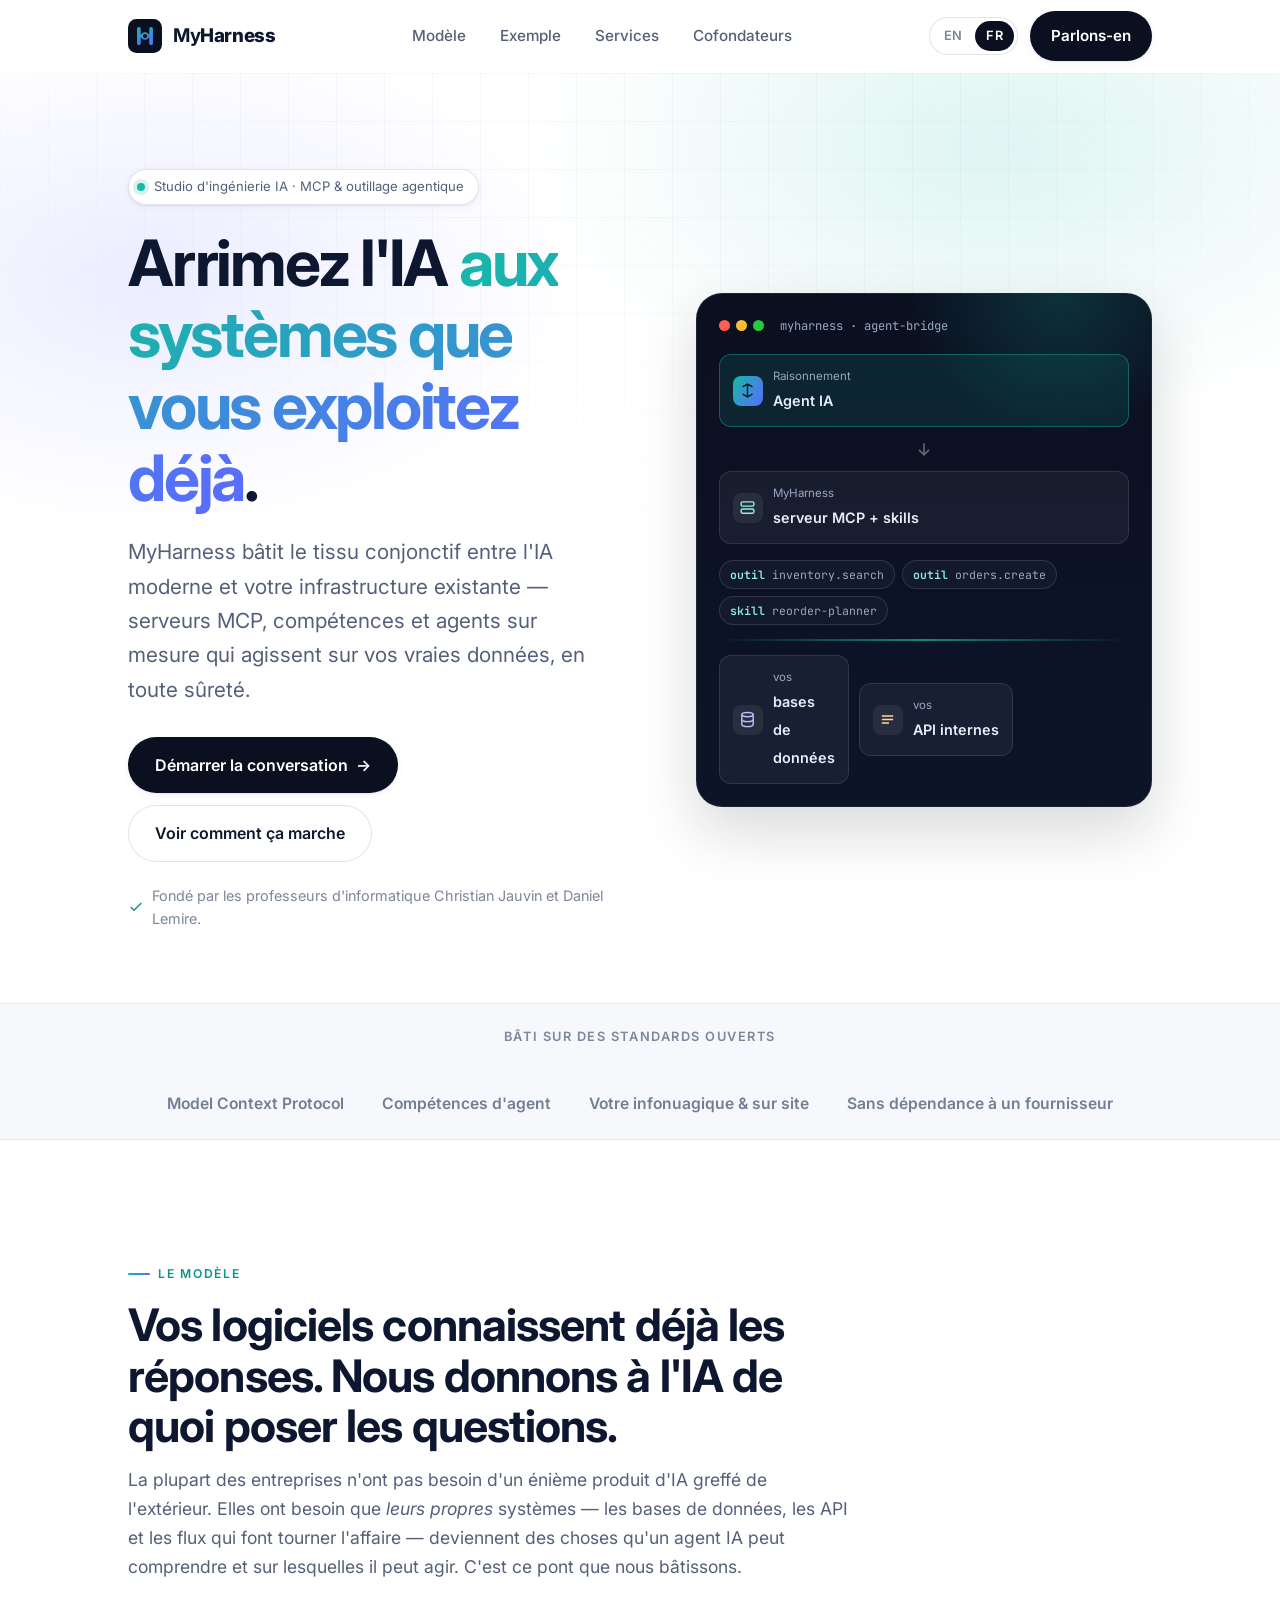
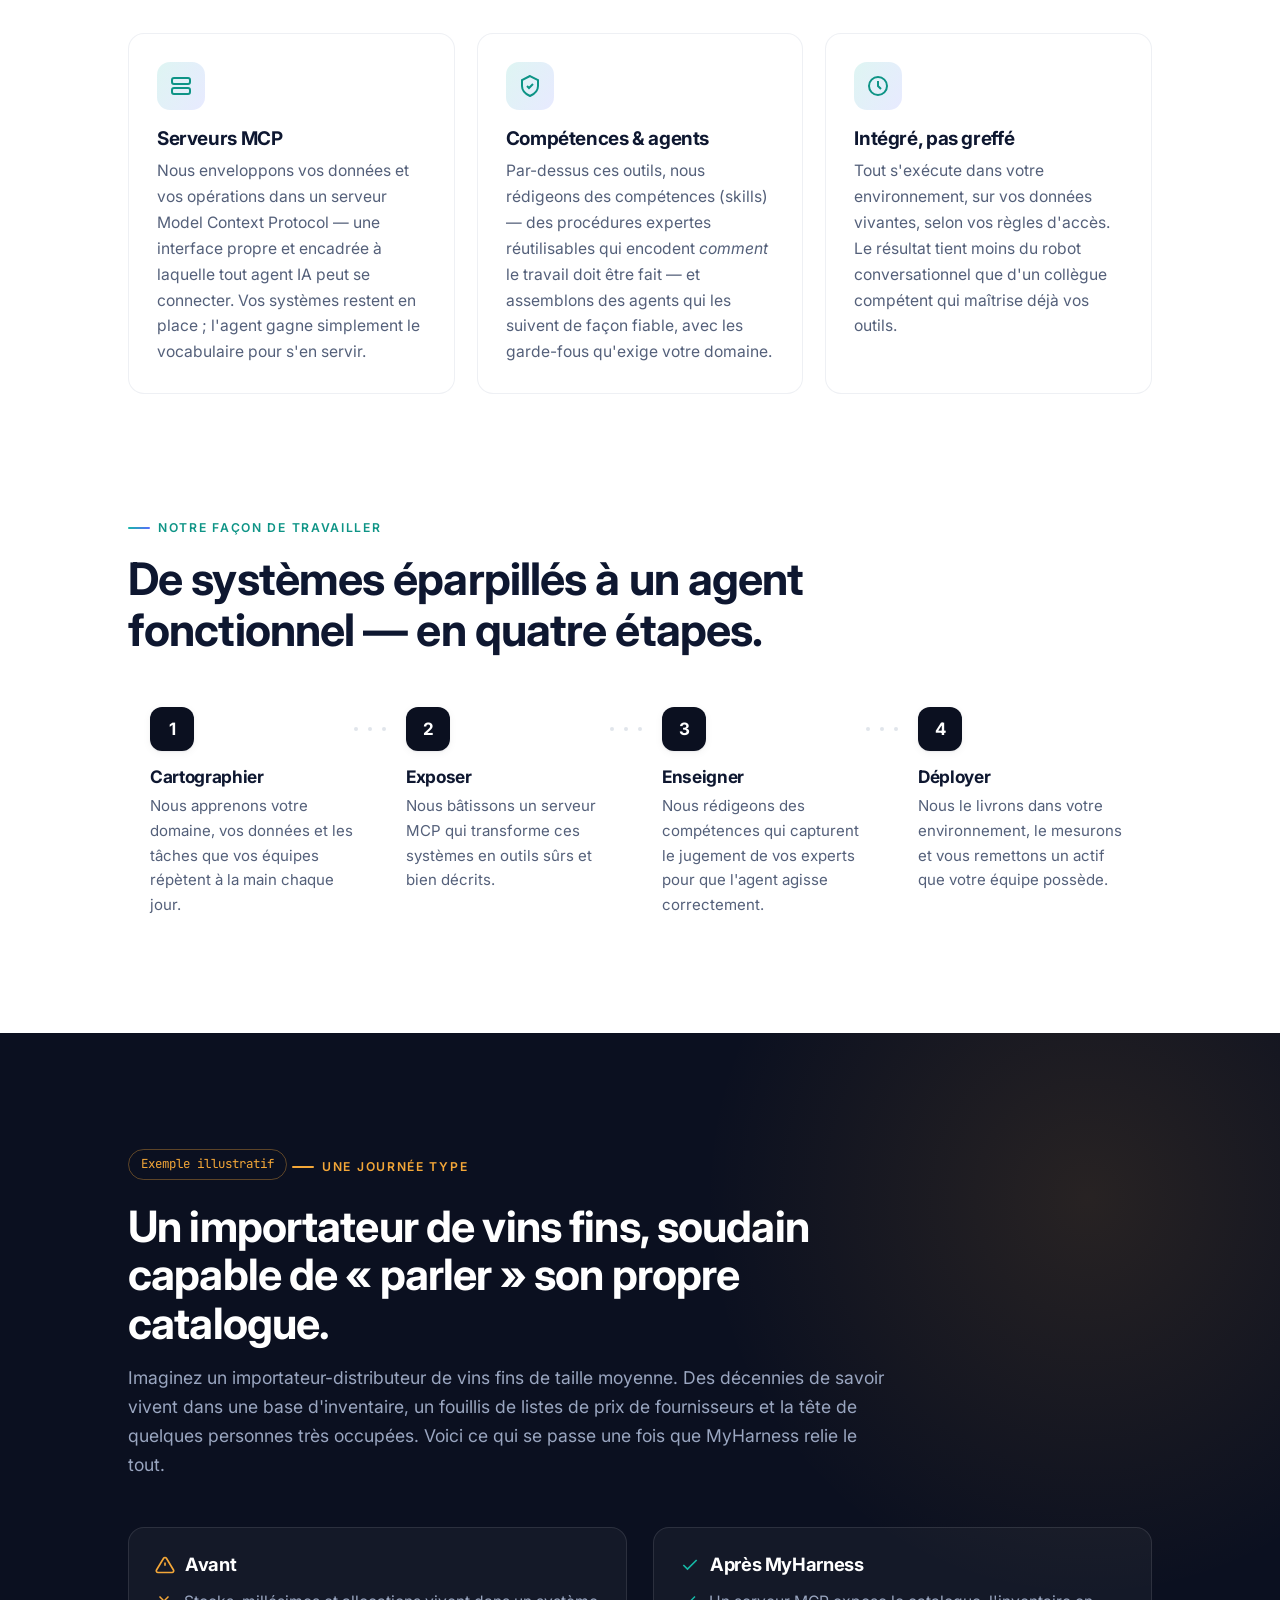
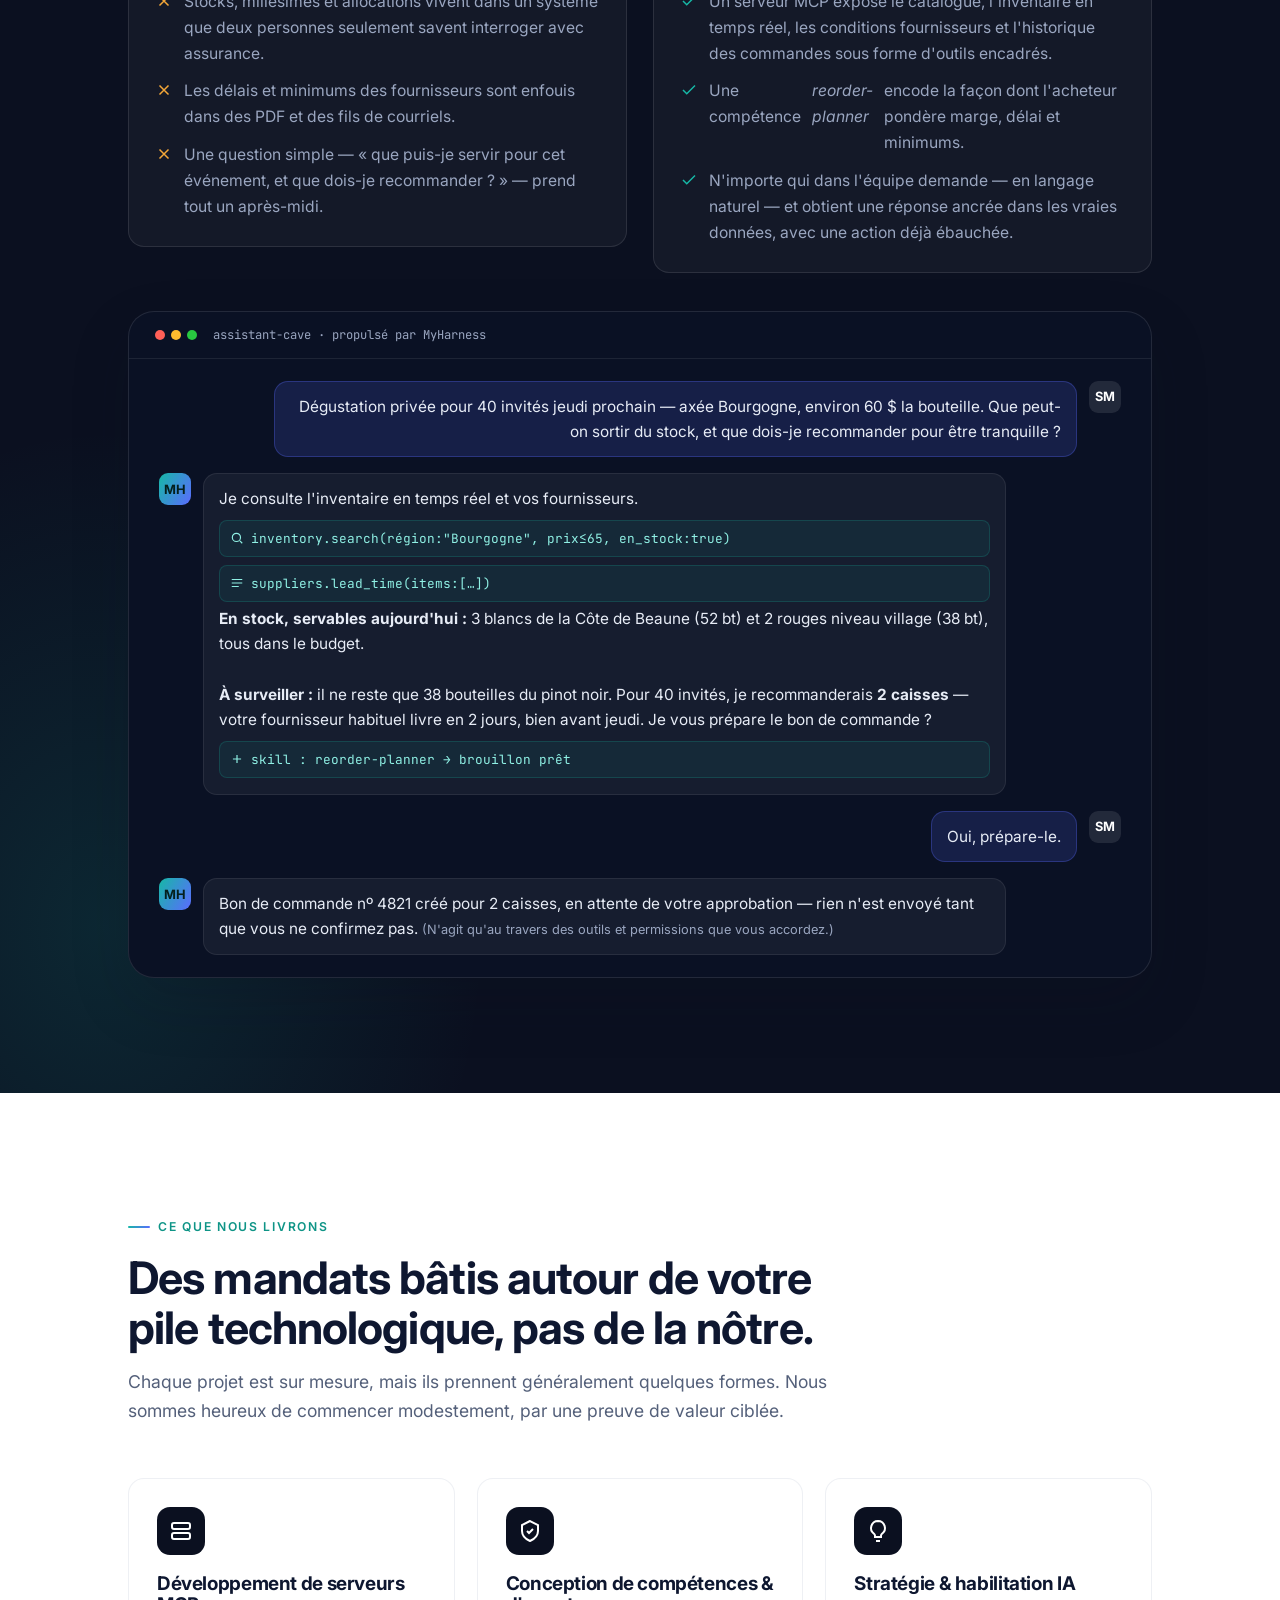
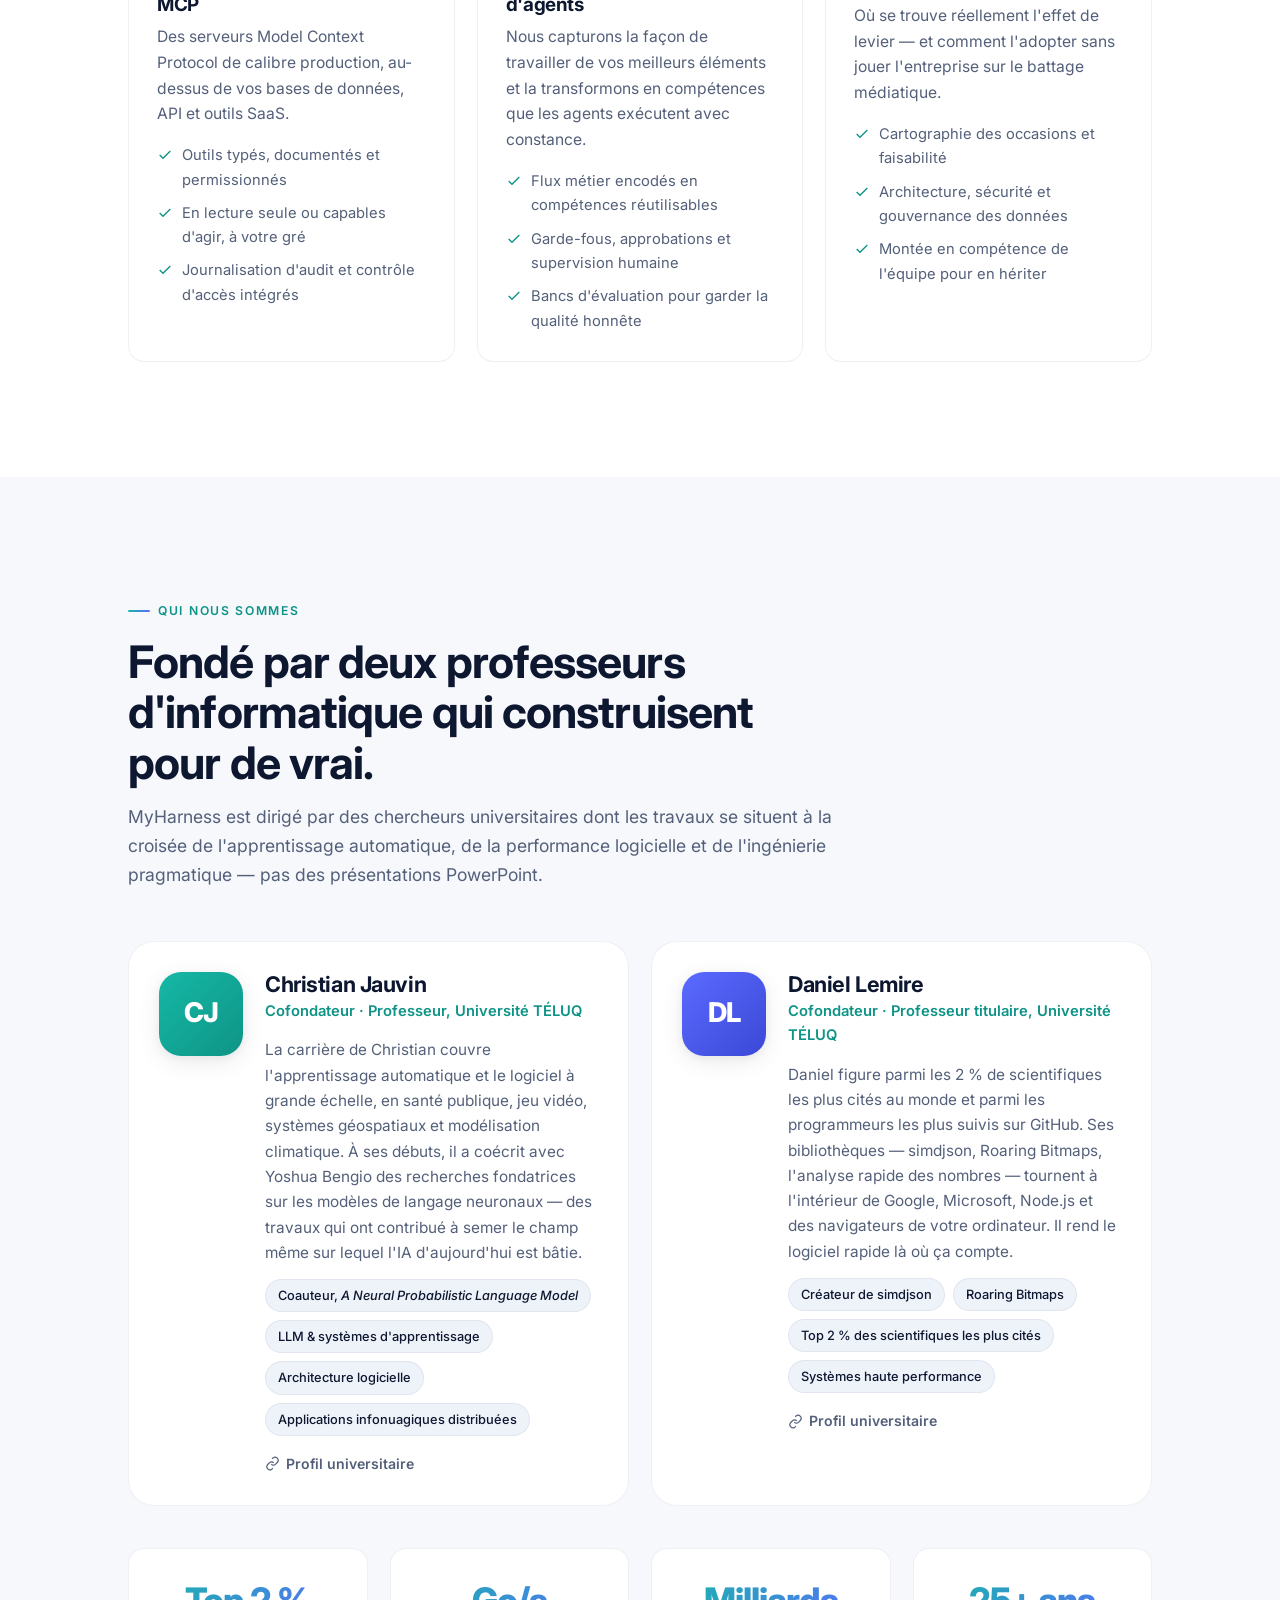
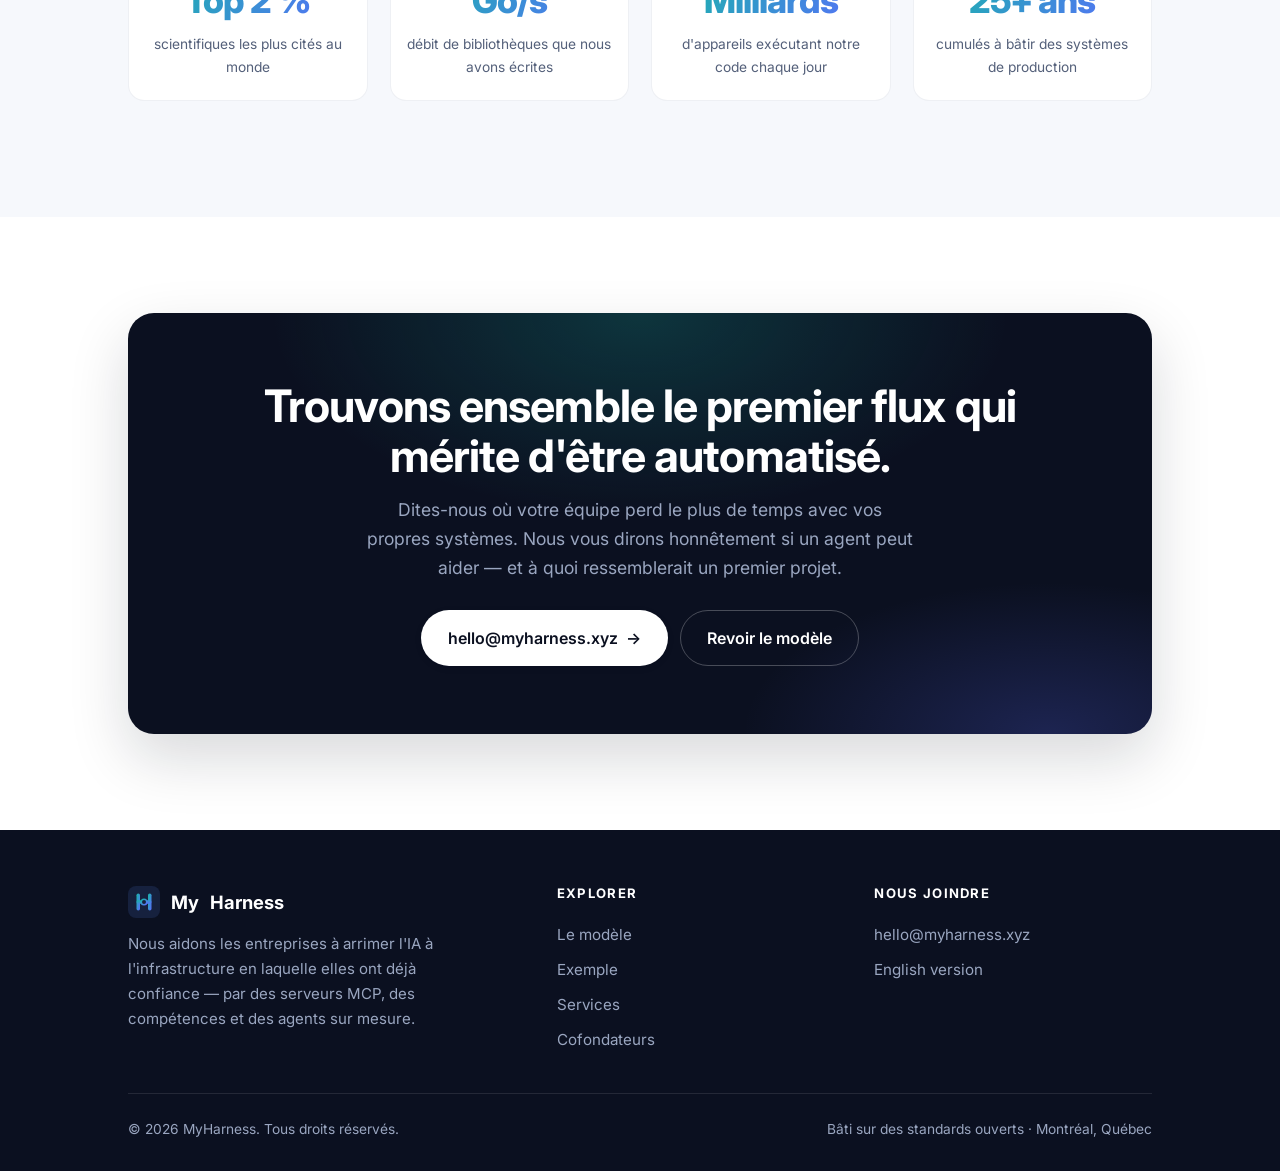
==== fr.html @ c9930033 "Initial commit: MyHarness bilingual static site Static EN/FR marketing site for MyHarness — an AI en" ====
<!DOCTYPE html>
<html lang="fr">
<head>
  <meta charset="UTF-8" />
  <meta name="viewport" content="width=device-width, initial-scale=1.0" />
  <title>MyHarness — Arrimez l'IA à votre propre infrastructure</title>
  <meta name="description" content="MyHarness aide les entreprises à mettre l'IA au travail au cœur de leurs systèmes existants. Nous concevons l'outillage agentique — serveurs MCP, compétences (skills) et agents sur mesure — qui relie les modèles de langage aux logiciels que vous exploitez déjà." />
  <meta name="author" content="MyHarness" />
  <link rel="canonical" href="https://myharness.xyz/fr.html" />
  <meta property="og:type" content="website" />
  <meta property="og:title" content="MyHarness — Arrimez l'IA à votre propre infrastructure" />
  <meta property="og:description" content="L'outillage agentique — serveurs MCP, compétences et agents sur mesure — qui relie l'IA aux systèmes que vous exploitez déjà." />
  <meta property="og:locale" content="fr" />
  <meta property="og:locale:alternate" content="en" />
  <link rel="alternate" hreflang="fr" href="https://myharness.xyz/fr.html" />
  <link rel="alternate" hreflang="en" href="https://myharness.xyz/" />
  <link rel="icon" href="data:image/svg+xml,%3Csvg xmlns='http://www.w3.org/2000/svg' viewBox='0 0 64 64'%3E%3Cdefs%3E%3ClinearGradient id='g' x1='0' y1='0' x2='1' y2='1'%3E%3Cstop offset='0' stop-color='%2316b8a6'/%3E%3Cstop offset='1' stop-color='%235b6bff'/%3E%3C/linearGradient%3E%3C/defs%3E%3Crect width='64' height='64' rx='16' fill='%230b1020'/%3E%3Crect x='17' y='15' width='7' height='34' rx='3.5' fill='url(%23g)'/%3E%3Crect x='40' y='15' width='7' height='34' rx='3.5' fill='url(%23g)'/%3E%3Crect x='17' y='28.5' width='30' height='7' rx='3.5' fill='url(%23g)'/%3E%3Ccircle cx='32' cy='32' r='5.5' fill='%230b1020' stroke='url(%23g)' stroke-width='3'/%3E%3C/svg%3E" />
  <link rel="preconnect" href="https://fonts.googleapis.com" />
  <link rel="preconnect" href="https://fonts.gstatic.com" crossorigin />
  <link href="https://fonts.googleapis.com/css2?family=Inter:wght@400;500;600;700;800&family=JetBrains+Mono:wght@400;500&display=swap" rel="stylesheet" />
  <link rel="stylesheet" href="assets/css/style.css" />
</head>
<body>

  <!-- ============ EN-TÊTE ============ -->
  <header class="site-header">
    <div class="container nav">
      <a href="#top" class="brand" aria-label="Accueil MyHarness">
        <svg class="logo" viewBox="0 0 64 64" aria-hidden="true">
          <defs><linearGradient id="lg" x1="0" y1="0" x2="1" y2="1"><stop offset="0" stop-color="#16b8a6"/><stop offset="1" stop-color="#5b6bff"/></linearGradient></defs>
          <rect width="64" height="64" rx="16" fill="#0b1020"/>
          <rect x="17" y="15" width="7" height="34" rx="3.5" fill="url(#lg)"/>
          <rect x="40" y="15" width="7" height="34" rx="3.5" fill="url(#lg)"/>
          <rect x="17" y="28.5" width="30" height="7" rx="3.5" fill="url(#lg)"/>
          <circle cx="32" cy="32" r="5.5" fill="#0b1020" stroke="url(#lg)" stroke-width="3"/>
        </svg>
        <span style="color:var(--text)">My<b>Harness</b></span>
      </a>

      <nav class="nav-links" aria-label="Principale">
        <a href="#model">Modèle</a>
        <a href="#example">Exemple</a>
        <a href="#services">Services</a>
        <a href="#founders">Cofondateurs</a>
      </nav>

      <div class="nav-right">
        <div class="lang" role="group" aria-label="Langue">
          <a href="index.html">EN</a>
          <a href="fr.html" class="active" aria-current="page">FR</a>
        </div>
        <a href="#contact" class="btn btn-primary">Parlons-en</a>
        <button class="nav-toggle" aria-label="Ouvrir le menu" aria-expanded="false">
          <svg viewBox="0 0 24 24" fill="none" stroke="currentColor" stroke-width="2" stroke-linecap="round"><path d="M3 6h18M3 12h18M3 18h18"/></svg>
        </button>
      </div>
    </div>
  </header>

  <div class="mobile-menu">
    <a href="#model">Modèle</a>
    <a href="#example">Exemple</a>
    <a href="#services">Services</a>
    <a href="#founders">Cofondateurs</a>
    <a href="#contact" class="btn btn-primary">Parlons-en</a>
  </div>

  <main id="top">

    <!-- ============ HÉRO ============ -->
    <section class="hero">
      <div class="hero-bg"></div>
      <div class="hero-grid"></div>
      <div class="container hero-inner">
        <div class="hero-copy reveal">
          <span class="badge"><span class="dot"></span> Studio d'ingénierie IA · MCP &amp; outillage agentique</span>
          <h1>Arrimez l'IA <span class="text-grad">aux systèmes que vous exploitez déjà</span>.</h1>
          <p class="hero-lede">MyHarness bâtit le tissu conjonctif entre l'IA moderne et votre infrastructure existante — serveurs MCP, compétences et agents sur mesure qui agissent sur vos vraies données, en toute sûreté.</p>
          <div class="hero-cta">
            <a href="#contact" class="btn btn-primary btn-lg">Démarrer la conversation <span class="arr">→</span></a>
            <a href="#model" class="btn btn-ghost btn-lg">Voir comment ça marche</a>
          </div>
          <p class="hero-note">
            <svg viewBox="0 0 24 24" fill="none" stroke="currentColor" stroke-width="2"><path d="M20 6 9 17l-5-5"/></svg>
            Fondé par les professeurs d'informatique Christian Jauvin et Daniel Lemire.
          </p>
        </div>

        <!-- visuel de câblage -->
        <div class="hero-visual reveal">
          <div class="wire-card">
            <div class="wc-head">
              <span class="wc-dots"><i></i><i></i><i></i></span>
              <span class="wc-title">myharness · agent-bridge</span>
            </div>
            <div class="flow">
              <div class="node accent">
                <span class="ic"><svg viewBox="0 0 24 24" fill="none" stroke="currentColor" stroke-width="2"><path d="M12 3v18M5 7l7-4 7 4M5 17l7 4 7-4"/></svg></span>
                <div><small>Raisonnement</small><strong>Agent IA</strong></div>
              </div>
              <div class="connector"><svg viewBox="0 0 24 24" fill="none" stroke="currentColor" stroke-width="2"><path d="M12 5v14M6 13l6 6 6-6"/></svg></div>
              <div class="node teal">
                <span class="ic"><svg viewBox="0 0 24 24" fill="none" stroke="currentColor" stroke-width="2"><rect x="3" y="4" width="18" height="6" rx="2"/><rect x="3" y="14" width="18" height="6" rx="2"/></svg></span>
                <div><small>MyHarness</small><strong>serveur MCP + skills</strong></div>
              </div>
              <div class="tool-chips">
                <span class="chip"><b>outil</b> inventory.search</span>
                <span class="chip"><b>outil</b> orders.create</span>
                <span class="chip"><b>skill</b> reorder-planner</span>
              </div>
              <div class="pulse-line"></div>
              <div class="flow-row">
                <div class="node indigo">
                  <span class="ic"><svg viewBox="0 0 24 24" fill="none" stroke="currentColor" stroke-width="2"><ellipse cx="12" cy="5" rx="8" ry="3"/><path d="M4 5v14c0 1.7 3.6 3 8 3s8-1.3 8-3V5"/><path d="M4 12c0 1.7 3.6 3 8 3s8-1.3 8-3"/></svg></span>
                  <div><small>vos</small><strong>bases de données</strong></div>
                </div>
                <div class="node amber">
                  <span class="ic"><svg viewBox="0 0 24 24" fill="none" stroke="currentColor" stroke-width="2"><path d="M4 7h16M4 12h16M4 17h10"/></svg></span>
                  <div><small>vos</small><strong>API internes</strong></div>
                </div>
              </div>
            </div>
          </div>
        </div>
      </div>
    </section>

    <!-- ============ BANDEAU DE CONFIANCE ============ -->
    <div class="trust">
      <div class="container">
        <p>Bâti sur des standards ouverts</p>
        <div class="stack">
          <span>Model Context Protocol</span>
          <span>Compétences d'agent</span>
          <span>Votre infonuagique &amp; sur site</span>
          <span>Sans dépendance à un fournisseur</span>
        </div>
      </div>
    </div>

    <!-- ============ MISSION / MODÈLE ============ -->
    <section class="section" id="model">
      <div class="container">
        <div class="section-head reveal">
          <span class="eyebrow">Le modèle</span>
          <h2>Vos logiciels connaissent déjà les réponses. Nous donnons à l'IA de quoi poser les questions.</h2>
          <p>La plupart des entreprises n'ont pas besoin d'un énième produit d'IA greffé de l'extérieur. Elles ont besoin que <em>leurs propres</em> systèmes — les bases de données, les API et les flux qui font tourner l'affaire — deviennent des choses qu'un agent IA peut comprendre et sur lesquelles il peut agir. C'est ce pont que nous bâtissons.</p>
        </div>

        <div class="grid grid-3">
          <div class="card reveal">
            <div class="ic-badge"><svg viewBox="0 0 24 24" fill="none" stroke="currentColor" stroke-width="2"><rect x="3" y="4" width="18" height="6" rx="2"/><rect x="3" y="14" width="18" height="6" rx="2"/><path d="M7 7h.01M7 17h.01"/></svg></div>
            <h3>Serveurs MCP</h3>
            <p>Nous enveloppons vos données et vos opérations dans un serveur Model Context Protocol — une interface propre et encadrée à laquelle tout agent IA peut se connecter. Vos systèmes restent en place ; l'agent gagne simplement le vocabulaire pour s'en servir.</p>
          </div>
          <div class="card reveal">
            <div class="ic-badge"><svg viewBox="0 0 24 24" fill="none" stroke="currentColor" stroke-width="2"><path d="M12 2 4 6v6c0 5 3.4 8 8 10 4.6-2 8-5 8-10V6l-8-4Z"/><path d="m9 12 2 2 4-4"/></svg></div>
            <h3>Compétences &amp; agents</h3>
            <p>Par-dessus ces outils, nous rédigeons des compétences (skills) — des procédures expertes réutilisables qui encodent <em>comment</em> le travail doit être fait — et assemblons des agents qui les suivent de façon fiable, avec les garde-fous qu'exige votre domaine.</p>
          </div>
          <div class="card reveal">
            <div class="ic-badge"><svg viewBox="0 0 24 24" fill="none" stroke="currentColor" stroke-width="2"><path d="M3 12a9 9 0 1 0 18 0 9 9 0 0 0-18 0Z"/><path d="M12 7v5l3 3"/></svg></div>
            <h3>Intégré, pas greffé</h3>
            <p>Tout s'exécute dans votre environnement, sur vos données vivantes, selon vos règles d'accès. Le résultat tient moins du robot conversationnel que d'un collègue compétent qui maîtrise déjà vos outils.</p>
          </div>
        </div>
      </div>
    </section>

    <!-- ============ DÉMARCHE ============ -->
    <section class="section" style="padding-top:0">
      <div class="container">
        <div class="section-head reveal">
          <span class="eyebrow">Notre façon de travailler</span>
          <h2>De systèmes éparpillés à un agent fonctionnel — en quatre étapes.</h2>
        </div>
        <div class="steps">
          <div class="step reveal">
            <div class="n">1</div>
            <h3>Cartographier</h3>
            <p>Nous apprenons votre domaine, vos données et les tâches que vos équipes répètent à la main chaque jour.</p>
          </div>
          <div class="step reveal">
            <div class="n">2</div>
            <h3>Exposer</h3>
            <p>Nous bâtissons un serveur MCP qui transforme ces systèmes en outils sûrs et bien décrits.</p>
          </div>
          <div class="step reveal">
            <div class="n">3</div>
            <h3>Enseigner</h3>
            <p>Nous rédigeons des compétences qui capturent le jugement de vos experts pour que l'agent agisse correctement.</p>
          </div>
          <div class="step reveal">
            <div class="n">4</div>
            <h3>Déployer</h3>
            <p>Nous le livrons dans votre environnement, le mesurons et vous remettons un actif que votre équipe possède.</p>
          </div>
        </div>
      </div>
    </section>

    <!-- ============ ÉTUDE DE CAS (importateur de vin fictif) ============ -->
    <section class="section case" id="example">
      <div class="container">
        <div class="case-head reveal">
          <span class="case-tag">Exemple illustratif</span>
          <span class="eyebrow">Une journée type</span>
          <h2>Un importateur de vins fins, soudain capable de « parler » son propre catalogue.</h2>
          <p>Imaginez un importateur-distributeur de vins fins de taille moyenne. Des décennies de savoir vivent dans une base d'inventaire, un fouillis de listes de prix de fournisseurs et la tête de quelques personnes très occupées. Voici ce qui se passe une fois que MyHarness relie le tout.</p>
        </div>

        <div class="case-grid">
          <div class="panel problem reveal">
            <h3>
              <svg viewBox="0 0 24 24" fill="none" stroke="currentColor" stroke-width="2"><path d="M12 9v4M12 17h.01M10.3 3.9 1.8 18a2 2 0 0 0 1.7 3h17a2 2 0 0 0 1.7-3L13.7 3.9a2 2 0 0 0-3.4 0Z"/></svg>
              Avant
            </h3>
            <ul>
              <li><svg viewBox="0 0 24 24" fill="none" stroke="currentColor" stroke-width="2"><path d="M18 6 6 18M6 6l12 12"/></svg> Stocks, millésimes et allocations vivent dans un système que deux personnes seulement savent interroger avec assurance.</li>
              <li><svg viewBox="0 0 24 24" fill="none" stroke="currentColor" stroke-width="2"><path d="M18 6 6 18M6 6l12 12"/></svg> Les délais et minimums des fournisseurs sont enfouis dans des PDF et des fils de courriels.</li>
              <li><svg viewBox="0 0 24 24" fill="none" stroke="currentColor" stroke-width="2"><path d="M18 6 6 18M6 6l12 12"/></svg> Une question simple — « que puis-je servir pour cet événement, et que dois-je recommander ? » — prend tout un après-midi.</li>
            </ul>
          </div>
          <div class="panel reveal">
            <h3>
              <svg viewBox="0 0 24 24" fill="none" stroke="currentColor" stroke-width="2"><path d="M20 6 9 17l-5-5"/></svg>
              Après MyHarness
            </h3>
            <ul>
              <li><svg viewBox="0 0 24 24" fill="none" stroke="currentColor" stroke-width="2"><path d="M20 6 9 17l-5-5"/></svg> Un serveur MCP expose le catalogue, l'inventaire en temps réel, les conditions fournisseurs et l'historique des commandes sous forme d'outils encadrés.</li>
              <li><svg viewBox="0 0 24 24" fill="none" stroke="currentColor" stroke-width="2"><path d="M20 6 9 17l-5-5"/></svg> Une compétence <em>reorder-planner</em> encode la façon dont l'acheteur pondère marge, délai et minimums.</li>
              <li><svg viewBox="0 0 24 24" fill="none" stroke="currentColor" stroke-width="2"><path d="M20 6 9 17l-5-5"/></svg> N'importe qui dans l'équipe demande — en langage naturel — et obtient une réponse ancrée dans les vraies données, avec une action déjà ébauchée.</li>
            </ul>
          </div>
        </div>

        <!-- démo de conversation -->
        <div class="demo reveal">
          <div class="demo-bar">
            <span class="wc-dots"><i></i><i></i><i></i></span>
            <span>assistant-cave · propulsé par MyHarness</span>
          </div>
          <div class="demo-body">
            <div class="msg user">
              <span class="av">SM</span>
              <div class="bubble">Dégustation privée pour 40 invités jeudi prochain — axée Bourgogne, environ 60 $ la bouteille. Que peut-on sortir du stock, et que dois-je recommander pour être tranquille ?</div>
            </div>
            <div class="msg ai">
              <span class="av">MH</span>
              <div class="bubble">
                Je consulte l'inventaire en temps réel et vos fournisseurs.
                <div class="tool-call"><svg viewBox="0 0 24 24" fill="none" stroke="currentColor" stroke-width="2"><circle cx="11" cy="11" r="7"/><path d="m21 21-4-4"/></svg> inventory.search(région:"Bourgogne", prix≤65, en_stock:true)</div>
                <div class="tool-call"><svg viewBox="0 0 24 24" fill="none" stroke="currentColor" stroke-width="2"><path d="M3 12h18M3 6h18M3 18h12"/></svg> suppliers.lead_time(items:[…])</div>
                <strong>En stock, servables aujourd'hui :</strong> 3 blancs de la Côte de Beaune (52 bt) et 2 rouges niveau village (38 bt), tous dans le budget.<br><br>
                <strong>À surveiller :</strong> il ne reste que 38 bouteilles du pinot noir. Pour 40 invités, je recommanderais <strong>2 caisses</strong> — votre fournisseur habituel livre en 2 jours, bien avant jeudi. Je vous prépare le bon de commande ?
                <div class="tool-call"><svg viewBox="0 0 24 24" fill="none" stroke="currentColor" stroke-width="2"><path d="M5 12h14M12 5v14"/></svg> skill : reorder-planner → brouillon prêt</div>
              </div>
            </div>
            <div class="msg user">
              <span class="av">SM</span>
              <div class="bubble">Oui, prépare-le.</div>
            </div>
            <div class="msg ai">
              <span class="av">MH</span>
              <div class="bubble">Bon de commande nº 4821 créé pour 2 caisses, en attente de votre approbation — rien n'est envoyé tant que vous ne confirmez pas. <small>(N'agit qu'au travers des outils et permissions que vous accordez.)</small></div>
            </div>
          </div>
        </div>
      </div>
    </section>

    <!-- ============ SERVICES ============ -->
    <section class="section" id="services">
      <div class="container">
        <div class="section-head reveal">
          <span class="eyebrow">Ce que nous livrons</span>
          <h2>Des mandats bâtis autour de votre pile technologique, pas de la nôtre.</h2>
          <p>Chaque projet est sur mesure, mais ils prennent généralement quelques formes. Nous sommes heureux de commencer modestement, par une preuve de valeur ciblée.</p>
        </div>

        <div class="grid grid-3">
          <div class="card svc-card reveal">
            <div class="ic-badge"><svg viewBox="0 0 24 24" fill="none" stroke="currentColor" stroke-width="2"><rect x="3" y="4" width="18" height="6" rx="2"/><rect x="3" y="14" width="18" height="6" rx="2"/></svg></div>
            <h3>Développement de serveurs MCP</h3>
            <p>Des serveurs Model Context Protocol de calibre production, au-dessus de vos bases de données, API et outils SaaS.</p>
            <ul class="svc-list">
              <li><svg viewBox="0 0 24 24" fill="none" stroke="currentColor" stroke-width="2"><path d="M20 6 9 17l-5-5"/></svg> Outils typés, documentés et permissionnés</li>
              <li><svg viewBox="0 0 24 24" fill="none" stroke="currentColor" stroke-width="2"><path d="M20 6 9 17l-5-5"/></svg> En lecture seule ou capables d'agir, à votre gré</li>
              <li><svg viewBox="0 0 24 24" fill="none" stroke="currentColor" stroke-width="2"><path d="M20 6 9 17l-5-5"/></svg> Journalisation d'audit et contrôle d'accès intégrés</li>
            </ul>
          </div>
          <div class="card svc-card reveal">
            <div class="ic-badge"><svg viewBox="0 0 24 24" fill="none" stroke="currentColor" stroke-width="2"><path d="M12 2 4 6v6c0 5 3.4 8 8 10 4.6-2 8-5 8-10V6l-8-4Z"/><path d="m9 12 2 2 4-4"/></svg></div>
            <h3>Conception de compétences &amp; d'agents</h3>
            <p>Nous capturons la façon de travailler de vos meilleurs éléments et la transformons en compétences que les agents exécutent avec constance.</p>
            <ul class="svc-list">
              <li><svg viewBox="0 0 24 24" fill="none" stroke="currentColor" stroke-width="2"><path d="M20 6 9 17l-5-5"/></svg> Flux métier encodés en compétences réutilisables</li>
              <li><svg viewBox="0 0 24 24" fill="none" stroke="currentColor" stroke-width="2"><path d="M20 6 9 17l-5-5"/></svg> Garde-fous, approbations et supervision humaine</li>
              <li><svg viewBox="0 0 24 24" fill="none" stroke="currentColor" stroke-width="2"><path d="M20 6 9 17l-5-5"/></svg> Bancs d'évaluation pour garder la qualité honnête</li>
            </ul>
          </div>
          <div class="card svc-card reveal">
            <div class="ic-badge"><svg viewBox="0 0 24 24" fill="none" stroke="currentColor" stroke-width="2"><path d="M9 18h6M10 22h4M12 2a7 7 0 0 0-4 12.7c.6.5 1 1.3 1 2.1V18h6v-1.2c0-.8.4-1.6 1-2.1A7 7 0 0 0 12 2Z"/></svg></div>
            <h3>Stratégie &amp; habilitation IA</h3>
            <p>Où se trouve réellement l'effet de levier — et comment l'adopter sans jouer l'entreprise sur le battage médiatique.</p>
            <ul class="svc-list">
              <li><svg viewBox="0 0 24 24" fill="none" stroke="currentColor" stroke-width="2"><path d="M20 6 9 17l-5-5"/></svg> Cartographie des occasions et faisabilité</li>
              <li><svg viewBox="0 0 24 24" fill="none" stroke="currentColor" stroke-width="2"><path d="M20 6 9 17l-5-5"/></svg> Architecture, sécurité et gouvernance des données</li>
              <li><svg viewBox="0 0 24 24" fill="none" stroke="currentColor" stroke-width="2"><path d="M20 6 9 17l-5-5"/></svg> Montée en compétence de l'équipe pour en hériter</li>
            </ul>
          </div>
        </div>
      </div>
    </section>

    <!-- ============ COFONDATEURS ============ -->
    <section class="section founders" id="founders">
      <div class="container">
        <div class="section-head reveal">
          <span class="eyebrow">Qui nous sommes</span>
          <h2>Fondé par deux professeurs d'informatique qui construisent pour de vrai.</h2>
          <p>MyHarness est dirigé par des chercheurs universitaires dont les travaux se situent à la croisée de l'apprentissage automatique, de la performance logicielle et de l'ingénierie pragmatique — pas des présentations PowerPoint.</p>
        </div>

        <div class="grid grid-2">
          <!-- Christian Jauvin -->
          <article class="founder reveal">
            <div class="avatar cj" aria-hidden="true">CJ</div>
            <div>
              <h3>Christian Jauvin</h3>
              <div class="role">Cofondateur · Professeur, Université TÉLUQ</div>
              <p>La carrière de Christian couvre l'apprentissage automatique et le logiciel à grande échelle, en santé publique, jeu vidéo, systèmes géospatiaux et modélisation climatique. À ses débuts, il a coécrit avec Yoshua Bengio des recherches fondatrices sur les modèles de langage neuronaux — des travaux qui ont contribué à semer le champ même sur lequel l'IA d'aujourd'hui est bâtie.</p>
              <div class="fct">
                <span>Coauteur, <em>A Neural Probabilistic Language Model</em></span>
                <span>LLM &amp; systèmes d'apprentissage</span>
                <span>Architecture logicielle</span>
                <span>Applications infonuagiques distribuées</span>
              </div>
              <div class="flinks">
                <a href="https://www.teluq.ca/siteweb/univ/fr/cjauvin.html" target="_blank" rel="noopener">
                  <svg viewBox="0 0 24 24" fill="none" stroke="currentColor" stroke-width="2"><path d="M10 13a5 5 0 0 0 7 0l3-3a5 5 0 0 0-7-7l-1.5 1.5"/><path d="M14 11a5 5 0 0 0-7 0l-3 3a5 5 0 0 0 7 7l1.5-1.5"/></svg>
                  Profil universitaire
                </a>
              </div>
            </div>
          </article>

          <!-- Daniel Lemire -->
          <article class="founder reveal">
            <div class="avatar dl" aria-hidden="true">DL</div>
            <div>
              <h3>Daniel Lemire</h3>
              <div class="role">Cofondateur · Professeur titulaire, Université TÉLUQ</div>
              <p>Daniel figure parmi les 2 % de scientifiques les plus cités au monde et parmi les programmeurs les plus suivis sur GitHub. Ses bibliothèques — simdjson, Roaring Bitmaps, l'analyse rapide des nombres — tournent à l'intérieur de Google, Microsoft, Node.js et des navigateurs de votre ordinateur. Il rend le logiciel rapide là où ça compte.</p>
              <div class="fct">
                <span>Créateur de simdjson</span>
                <span>Roaring Bitmaps</span>
                <span>Top 2 % des scientifiques les plus cités</span>
                <span>Systèmes haute performance</span>
              </div>
              <div class="flinks">
                <a href="https://www.teluq.ca/siteweb/univ/fr/dlemire.html" target="_blank" rel="noopener">
                  <svg viewBox="0 0 24 24" fill="none" stroke="currentColor" stroke-width="2"><path d="M10 13a5 5 0 0 0 7 0l3-3a5 5 0 0 0-7-7l-1.5 1.5"/><path d="M14 11a5 5 0 0 0-7 0l-3 3a5 5 0 0 0 7 7l1.5-1.5"/></svg>
                  Profil universitaire
                </a>
              </div>
            </div>
          </article>
        </div>

        <div class="stats">
          <div class="stat reveal"><div class="v text-grad">Top 2 %</div><div class="l">scientifiques les plus cités au monde</div></div>
          <div class="stat reveal"><div class="v text-grad">Go/s</div><div class="l">débit de bibliothèques que nous avons écrites</div></div>
          <div class="stat reveal"><div class="v text-grad">Milliards</div><div class="l">d'appareils exécutant notre code chaque jour</div></div>
          <div class="stat reveal"><div class="v text-grad">25+ ans</div><div class="l">cumulés à bâtir des systèmes de production</div></div>
        </div>
      </div>
    </section>

    <!-- ============ APPEL À L'ACTION ============ -->
    <section class="cta-band" id="contact">
      <div class="container">
        <div class="cta-box reveal">
          <h2>Trouvons ensemble le premier flux qui mérite d'être automatisé.</h2>
          <p>Dites-nous où votre équipe perd le plus de temps avec vos propres systèmes. Nous vous dirons honnêtement si un agent peut aider — et à quoi ressemblerait un premier projet.</p>
          <div class="hero-cta" style="justify-content:center">
            <a href="mailto:hello@myharness.xyz" class="btn btn-primary btn-lg">hello@myharness.xyz <span class="arr">→</span></a>
            <a href="#model" class="btn btn-ghost btn-lg">Revoir le modèle</a>
          </div>
        </div>
      </div>
    </section>

  </main>

  <!-- ============ PIED DE PAGE ============ -->
  <footer class="site-footer">
    <div class="container">
      <div class="foot-top">
        <div>
          <div class="foot-brand">
            <svg class="logo" viewBox="0 0 64 64" aria-hidden="true">
              <rect width="64" height="64" rx="16" fill="#16213e"/>
              <rect x="17" y="15" width="7" height="34" rx="3.5" fill="url(#lg)"/>
              <rect x="40" y="15" width="7" height="34" rx="3.5" fill="url(#lg)"/>
              <rect x="17" y="28.5" width="30" height="7" rx="3.5" fill="url(#lg)"/>
              <circle cx="32" cy="32" r="5.5" fill="#16213e" stroke="url(#lg)" stroke-width="3"/>
            </svg>
            My<b style="color:#fff">Harness</b>
          </div>
          <p>Nous aidons les entreprises à arrimer l'IA à l'infrastructure en laquelle elles ont déjà confiance — par des serveurs MCP, des compétences et des agents sur mesure.</p>
        </div>
        <div class="foot-col">
          <h4>Explorer</h4>
          <a href="#model">Le modèle</a>
          <a href="#example">Exemple</a>
          <a href="#services">Services</a>
          <a href="#founders">Cofondateurs</a>
        </div>
        <div class="foot-col">
          <h4>Nous joindre</h4>
          <a href="mailto:hello@myharness.xyz">hello@myharness.xyz</a>
          <a href="index.html">English version</a>
        </div>
      </div>
      <div class="foot-bot">
        <span>© <span data-year>2026</span> MyHarness. Tous droits réservés.</span>
        <span>Bâti sur des standards ouverts · Montréal, Québec</span>
      </div>
    </div>
  </footer>

  <script src="assets/js/main.js"></script>
</body>
</html>
---- assets/css/style.css ----
/* =========================================================
   MyHarness — design system
   ========================================================= */

:root {
  /* Brand palette */
  --ink:        #0b1020;   /* near-black navy            */
  --ink-2:      #111a32;   /* slightly lighter navy      */
  --slate:      #1c2944;
  --line:       rgba(148, 163, 184, 0.16);
  --line-2:     rgba(148, 163, 184, 0.28);

  --paper:      #ffffff;
  --paper-2:    #f6f8fc;
  --paper-3:    #eef2f9;

  --text:       #0e1730;
  --muted:      #54607a;
  --muted-2:    #7c879c;
  --invert:     #e7ecf6;
  --invert-mut: #9aa6c0;

  /* Accents */
  --teal:       #16b8a6;
  --teal-deep:  #0e9486;
  --indigo:     #5b6bff;
  --amber:      #f4a738;

  --grad: linear-gradient(120deg, #16b8a6 0%, #5b6bff 100%);
  --grad-soft: linear-gradient(120deg, rgba(22,184,166,.14), rgba(91,107,255,.14));

  /* Geometry */
  --radius:     16px;
  --radius-sm:  10px;
  --radius-lg:  26px;
  --maxw:       1120px;
  --gut:        clamp(20px, 5vw, 48px);

  --shadow-sm:  0 1px 2px rgba(11,16,32,.06), 0 2px 8px rgba(11,16,32,.05);
  --shadow:     0 6px 24px rgba(11,16,32,.08), 0 2px 8px rgba(11,16,32,.05);
  --shadow-lg:  0 24px 60px rgba(11,16,32,.16);

  --font: "Inter", -apple-system, BlinkMacSystemFont, "Segoe UI", Roboto, Helvetica, Arial, sans-serif;
  --mono: "JetBrains Mono", ui-monospace, SFMono-Regular, Menlo, Consolas, monospace;
}

/* ---------- reset ---------- */
*, *::before, *::after { box-sizing: border-box; }
* { margin: 0; }
html { scroll-behavior: smooth; -webkit-text-size-adjust: 100%; }
@media (prefers-reduced-motion: reduce) {
  html { scroll-behavior: auto; }
  * { animation: none !important; transition: none !important; }
}

body {
  font-family: var(--font);
  color: var(--text);
  background: var(--paper);
  line-height: 1.65;
  font-size: 17px;
  -webkit-font-smoothing: antialiased;
  text-rendering: optimizeLegibility;
  overflow-x: hidden;
}

img, svg { display: block; max-width: 100%; }
a { color: inherit; text-decoration: none; }
ul { list-style: none; padding: 0; }
button { font: inherit; cursor: pointer; }

h1, h2, h3, h4 { line-height: 1.12; letter-spacing: -0.02em; font-weight: 700; }

/* ---------- layout helpers ---------- */
.container { width: 100%; max-width: var(--maxw); margin-inline: auto; padding-inline: var(--gut); }
.section { padding-block: clamp(64px, 9vw, 120px); }
.eyebrow {
  display: inline-flex; align-items: center; gap: 8px;
  font-size: .76rem; font-weight: 600; letter-spacing: .14em; text-transform: uppercase;
  color: var(--teal-deep);
}
.eyebrow::before { content: ""; width: 22px; height: 2px; background: var(--grad); border-radius: 2px; }
.section-head { max-width: 720px; margin-bottom: 52px; }
.section-head h2 { font-size: clamp(1.9rem, 4vw, 2.8rem); margin: 16px 0 14px; }
.section-head p { color: var(--muted); font-size: 1.1rem; }
.text-grad {
  background: var(--grad); -webkit-background-clip: text; background-clip: text; color: transparent;
}

/* =========================================================
   Header / nav
   ========================================================= */
.site-header {
  position: sticky; top: 0; z-index: 50;
  background: rgba(255,255,255,.72);
  backdrop-filter: saturate(160%) blur(14px);
  -webkit-backdrop-filter: saturate(160%) blur(14px);
  border-bottom: 1px solid transparent;
  transition: border-color .3s, box-shadow .3s, background .3s;
}
.site-header.scrolled { border-bottom-color: var(--line); box-shadow: var(--shadow-sm); }
.nav { display: flex; align-items: center; justify-content: space-between; height: 72px; gap: 24px; }

.brand { display: flex; align-items: center; gap: 11px; font-weight: 700; font-size: 1.18rem; letter-spacing: -.02em; }
.brand .logo { width: 34px; height: 34px; flex: none; }
.brand b { font-weight: 800; }
.brand span { color: var(--teal-deep); }

.nav-links { display: flex; align-items: center; gap: 6px; }
.nav-links a {
  padding: 8px 14px; border-radius: 999px; color: var(--muted);
  font-size: .95rem; font-weight: 500; transition: color .2s, background .2s;
}
.nav-links a:hover { color: var(--text); background: var(--paper-3); }

.nav-right { display: flex; align-items: center; gap: 12px; }

/* language switch */
.lang {
  display: inline-flex; align-items: center; padding: 3px; gap: 2px;
  border: 1px solid var(--line-2); border-radius: 999px; background: var(--paper);
}
.lang a {
  font-size: .8rem; font-weight: 600; letter-spacing: .02em; color: var(--muted-2);
  padding: 4px 11px; border-radius: 999px; transition: .2s;
}
.lang a.active { background: var(--ink); color: #fff; }
.lang a:not(.active):hover { color: var(--text); }

.btn {
  display: inline-flex; align-items: center; gap: 8px; justify-content: center;
  padding: 11px 20px; border-radius: 999px; font-weight: 600; font-size: .95rem;
  border: 1px solid transparent; transition: transform .15s, box-shadow .2s, background .2s, color .2s;
  white-space: nowrap;
}
.btn:active { transform: translateY(1px); }
.btn-primary { background: var(--ink); color: #fff; box-shadow: var(--shadow-sm); }
.btn-primary:hover { background: #000; box-shadow: var(--shadow); transform: translateY(-1px); }
.btn-ghost { border-color: var(--line-2); color: var(--text); background: var(--paper); }
.btn-ghost:hover { border-color: var(--muted-2); }
.btn-lg { padding: 14px 26px; font-size: 1rem; }
.btn .arr { transition: transform .2s; }
.btn:hover .arr { transform: translateX(3px); }

.nav-toggle {
  display: none; width: 42px; height: 42px; border-radius: 10px; border: 1px solid var(--line-2);
  background: var(--paper); align-items: center; justify-content: center;
}
.nav-toggle svg { width: 20px; height: 20px; }

/* =========================================================
   Hero
   ========================================================= */
.hero { position: relative; overflow: hidden; padding-top: clamp(56px, 8vw, 96px); padding-bottom: clamp(40px, 7vw, 72px); }
.hero-bg {
  position: absolute; inset: 0; z-index: -1;
  background:
    radial-gradient(60% 50% at 78% 8%, rgba(22,184,166,.14), transparent 60%),
    radial-gradient(55% 45% at 12% 22%, rgba(91,107,255,.12), transparent 60%);
}
.hero-grid {
  position: absolute; inset: 0; z-index: -1; opacity: .5;
  background-image: linear-gradient(var(--line) 1px, transparent 1px),
                    linear-gradient(90deg, var(--line) 1px, transparent 1px);
  background-size: 48px 48px;
  mask-image: radial-gradient(80% 60% at 50% 0%, #000 30%, transparent 80%);
  -webkit-mask-image: radial-gradient(80% 60% at 50% 0%, #000 30%, transparent 80%);
}
.hero-inner { display: grid; grid-template-columns: 1.05fr .95fr; gap: clamp(32px, 5vw, 64px); align-items: center; }

.badge {
  display: inline-flex; align-items: center; gap: 9px; padding: 6px 14px 6px 8px;
  background: var(--paper); border: 1px solid var(--line-2); border-radius: 999px;
  font-size: .82rem; color: var(--muted); box-shadow: var(--shadow-sm); margin-bottom: 22px;
}
.badge .dot { width: 8px; height: 8px; border-radius: 50%; background: var(--teal); box-shadow: 0 0 0 4px rgba(22,184,166,.18); }

.hero h1 { font-size: clamp(2.4rem, 5.6vw, 4rem); letter-spacing: -.035em; }
.hero h1 .text-grad { display: inline; }
.hero-lede { font-size: clamp(1.08rem, 2vw, 1.3rem); color: var(--muted); margin: 22px 0 30px; max-width: 36ch; }
.hero-cta { display: flex; flex-wrap: wrap; gap: 12px; align-items: center; }
.hero-note { margin-top: 22px; font-size: .9rem; color: var(--muted-2); display: flex; align-items: center; gap: 8px; }
.hero-note svg { width: 16px; height: 16px; color: var(--teal-deep); flex: none; }

/* hero visual: agent wiring card */
.hero-visual { position: relative; }
.wire-card {
  background: linear-gradient(180deg, var(--ink) 0%, #0c1428 100%);
  border: 1px solid rgba(255,255,255,.08); border-radius: var(--radius-lg);
  padding: 22px; box-shadow: var(--shadow-lg); color: var(--invert);
  position: relative; overflow: hidden;
}
.wire-card::before {
  content: ""; position: absolute; inset: 0;
  background: radial-gradient(60% 50% at 80% 0%, rgba(22,184,166,.2), transparent 55%);
}
.wc-head { display: flex; align-items: center; gap: 8px; margin-bottom: 18px; position: relative; }
.wc-dots { display: flex; gap: 6px; }
.wc-dots i { width: 11px; height: 11px; border-radius: 50%; background: rgba(255,255,255,.18); }
.wc-dots i:first-child { background: #ff5f57; } .wc-dots i:nth-child(2){ background:#febc2e; } .wc-dots i:nth-child(3){ background:#28c840; }
.wc-title { margin-left: 8px; font-family: var(--mono); font-size: .76rem; color: var(--invert-mut); }

.flow { display: grid; gap: 12px; position: relative; }
.flow-row { display: grid; grid-template-columns: 1fr auto 1fr; align-items: center; gap: 10px; }
.node {
  background: rgba(255,255,255,.05); border: 1px solid rgba(255,255,255,.1);
  border-radius: 12px; padding: 12px 13px; display: flex; align-items: center; gap: 10px;
}
.node .ic { width: 30px; height: 30px; border-radius: 8px; display: grid; place-items: center; flex: none; background: rgba(255,255,255,.07); }
.node .ic svg { width: 17px; height: 17px; }
.node small { display: block; color: var(--invert-mut); font-size: .72rem; }
.node strong { font-size: .9rem; font-weight: 600; }
.node.accent { background: rgba(22,184,166,.12); border-color: rgba(22,184,166,.4); }
.node.accent .ic { background: var(--grad); color: #04201d; }
.node.indigo .ic { color: #b9c0ff; }
.node.teal .ic { color: #8ff0e4; }
.node.amber .ic { color: #ffd699; }

.connector { display: grid; place-items: center; color: rgba(255,255,255,.35); }
.connector svg { width: 20px; height: 20px; }
.tool-chips { display: flex; flex-wrap: wrap; gap: 7px; margin-top: 4px; }
.chip {
  font-family: var(--mono); font-size: .72rem; color: var(--invert-mut);
  border: 1px solid rgba(255,255,255,.12); border-radius: 999px; padding: 4px 10px;
  background: rgba(255,255,255,.03);
}
.chip b { color: #8ff0e4; font-weight: 600; }
.pulse-line {
  height: 2px; background: linear-gradient(90deg, transparent, var(--teal), transparent);
  border-radius: 2px; margin: 2px 0; opacity: .7; animation: pulse 2.6s ease-in-out infinite;
}
@keyframes pulse { 0%,100% { opacity: .25; } 50% { opacity: .85; } }

/* logo strip */
.trust { border-top: 1px solid var(--line); border-bottom: 1px solid var(--line); background: var(--paper-2); }
.trust .container { display: flex; align-items: center; gap: clamp(20px,4vw,44px); flex-wrap: wrap; justify-content: center; padding-block: 22px; }
.trust p { font-size: .8rem; letter-spacing: .12em; text-transform: uppercase; color: var(--muted-2); font-weight: 600; }
.trust .stack { display: flex; gap: clamp(16px,3vw,38px); flex-wrap: wrap; align-items: center; }
.trust .stack span { font-weight: 600; color: var(--muted); font-size: .98rem; opacity: .8; }

/* =========================================================
   Generic card grids
   ========================================================= */
.grid { display: grid; gap: 22px; }
.grid-2 { grid-template-columns: repeat(2, 1fr); }
.grid-3 { grid-template-columns: repeat(3, 1fr); }

.card {
  background: var(--paper); border: 1px solid var(--line); border-radius: var(--radius);
  padding: 28px; transition: transform .25s, box-shadow .25s, border-color .25s;
  position: relative; overflow: hidden;
}
.card:hover { transform: translateY(-4px); box-shadow: var(--shadow); border-color: var(--line-2); }
.card .ic-badge {
  width: 48px; height: 48px; border-radius: 13px; display: grid; place-items: center;
  background: var(--grad-soft); color: var(--teal-deep); margin-bottom: 18px;
}
.card .ic-badge svg { width: 24px; height: 24px; }
.card h3 { font-size: 1.18rem; margin-bottom: 9px; }
.card p { color: var(--muted); font-size: .98rem; }
.card .num { font-family: var(--mono); font-size: .8rem; color: var(--muted-2); margin-bottom: 14px; }

/* =========================================================
   Approach (timeline / steps)
   ========================================================= */
.steps { display: grid; grid-template-columns: repeat(4, 1fr); gap: 0; counter-reset: step; }
.step { position: relative; padding: 0 22px; }
.step:not(:last-child)::after {
  content: ""; position: absolute; top: 20px; right: -2px; width: 4px; height: 4px; border-radius: 50%;
  background: var(--line-2); box-shadow: -14px 0 var(--line-2), -28px 0 var(--line-2);
}
.step .n {
  width: 44px; height: 44px; border-radius: 12px; display: grid; place-items: center;
  background: var(--ink); color: #fff; font-weight: 700; margin-bottom: 16px; box-shadow: var(--shadow-sm);
}
.step h3 { font-size: 1.08rem; margin-bottom: 8px; }
.step p { color: var(--muted); font-size: .94rem; }

/* =========================================================
   Case study (the wine importer example)
   ========================================================= */
.case { background: var(--ink); color: var(--invert); position: relative; overflow: hidden; }
.case::before {
  content: ""; position: absolute; inset: 0;
  background:
    radial-gradient(50% 40% at 85% 10%, rgba(244,167,56,.12), transparent 60%),
    radial-gradient(50% 50% at 8% 90%, rgba(22,184,166,.14), transparent 60%);
}
.case .container { position: relative; }
.case .eyebrow { color: var(--amber); }
.case .eyebrow::before { background: var(--amber); }
.case-head { max-width: 760px; margin-bottom: 48px; }
.case-head h2 { font-size: clamp(1.9rem, 4vw, 2.7rem); margin: 14px 0 16px; color: #fff; }
.case-head p { color: var(--invert-mut); font-size: 1.1rem; }
.case-tag {
  display: inline-block; font-family: var(--mono); font-size: .78rem; color: var(--amber);
  border: 1px solid rgba(244,167,56,.35); border-radius: 999px; padding: 4px 12px; margin-bottom: 8px;
}

.case-grid { display: grid; grid-template-columns: 1fr 1fr; gap: 26px; align-items: start; }
.panel {
  background: rgba(255,255,255,.04); border: 1px solid rgba(255,255,255,.1);
  border-radius: var(--radius); padding: 26px;
}
.panel h3 { color: #fff; font-size: 1.15rem; margin-bottom: 14px; display: flex; align-items: center; gap: 10px; }
.panel h3 svg { width: 20px; height: 20px; color: var(--teal); }
.panel.problem h3 svg { color: var(--amber); }
.panel ul { display: grid; gap: 12px; }
.panel li { display: flex; gap: 11px; color: var(--invert-mut); font-size: .98rem; }
.panel li svg { width: 18px; height: 18px; flex: none; margin-top: 3px; color: var(--teal); }
.panel.problem li svg { color: var(--amber); }

/* chat demo */
.demo {
  margin-top: 38px; background: #0a1124; border: 1px solid rgba(255,255,255,.1);
  border-radius: var(--radius-lg); overflow: hidden; box-shadow: var(--shadow-lg);
}
.demo-bar { display: flex; align-items: center; gap: 8px; padding: 13px 18px; border-bottom: 1px solid rgba(255,255,255,.08); }
.demo-bar .wc-dots i { width: 10px; height: 10px; }
.demo-bar span { margin-left: 8px; font-family: var(--mono); font-size: .76rem; color: var(--invert-mut); }
.demo-body { padding: 22px clamp(18px, 3vw, 30px); display: grid; gap: 16px; }
.msg { display: flex; gap: 12px; max-width: 88%; }
.msg .av { width: 32px; height: 32px; border-radius: 9px; flex: none; display: grid; place-items: center; font-size: .8rem; font-weight: 700; }
.msg.user { margin-left: auto; flex-direction: row-reverse; text-align: right; }
.msg.user .av { background: rgba(255,255,255,.1); color: #fff; }
.msg.ai .av { background: var(--grad); color: #04201d; }
.bubble { background: rgba(255,255,255,.05); border: 1px solid rgba(255,255,255,.08); border-radius: 14px; padding: 12px 15px; font-size: .96rem; color: var(--invert); }
.msg.user .bubble { background: rgba(91,107,255,.16); border-color: rgba(91,107,255,.3); }
.bubble .tool-call {
  font-family: var(--mono); font-size: .8rem; color: #8ff0e4; margin: 8px 0 4px;
  display: flex; align-items: center; gap: 7px; padding: 7px 10px; background: rgba(22,184,166,.08);
  border: 1px solid rgba(22,184,166,.2); border-radius: 8px;
}
.bubble .tool-call svg { width: 14px; height: 14px; flex: none; }
.bubble small { color: var(--invert-mut); }

/* =========================================================
   Services
   ========================================================= */
.svc-card .ic-badge { background: var(--ink); color: #fff; }
.svc-list { margin-top: 16px; display: grid; gap: 9px; }
.svc-list li { display: flex; gap: 9px; align-items: flex-start; font-size: .92rem; color: var(--muted); }
.svc-list li svg { width: 16px; height: 16px; color: var(--teal-deep); flex: none; margin-top: 4px; }

/* =========================================================
   Founders
   ========================================================= */
.founders { background: var(--paper-2); }
.founder {
  background: var(--paper); border: 1px solid var(--line); border-radius: var(--radius-lg);
  padding: 30px; display: grid; grid-template-columns: auto 1fr; gap: 22px; align-items: start;
  transition: box-shadow .25s, transform .25s;
}
.founder:hover { box-shadow: var(--shadow); transform: translateY(-3px); }
.avatar {
  width: 84px; height: 84px; border-radius: 22px; flex: none; display: grid; place-items: center;
  font-size: 1.7rem; font-weight: 800; color: #fff; letter-spacing: -.02em; box-shadow: var(--shadow);
}
.avatar.cj { background: linear-gradient(135deg, #16b8a6, #0e9486); }
.avatar.dl { background: linear-gradient(135deg, #5b6bff, #3b48d6); }
.founder h3 { font-size: 1.35rem; }
.founder .role { color: var(--teal-deep); font-weight: 600; font-size: .92rem; margin: 3px 0 14px; }
.founder p { color: var(--muted); font-size: .96rem; margin-bottom: 14px; }
.fct { display: flex; flex-wrap: wrap; gap: 8px; margin-bottom: 16px; }
.fct span {
  font-size: .8rem; font-weight: 500; color: var(--text); background: var(--paper-3);
  border: 1px solid var(--line); border-radius: 999px; padding: 5px 12px;
}
.flinks { display: flex; gap: 14px; }
.flinks a { font-size: .88rem; font-weight: 600; color: var(--muted); display: inline-flex; align-items: center; gap: 6px; transition: color .2s; }
.flinks a:hover { color: var(--teal-deep); }
.flinks svg { width: 15px; height: 15px; }

/* stat band */
.stats { display: grid; grid-template-columns: repeat(4,1fr); gap: 22px; margin-top: 42px; }
.stat { text-align: center; padding: 22px 14px; border: 1px solid var(--line); border-radius: var(--radius); background: var(--paper); }
.stat .v { font-size: clamp(1.6rem, 3vw, 2.2rem); font-weight: 800; letter-spacing: -.03em; }
.stat .l { font-size: .86rem; color: var(--muted); margin-top: 4px; }

/* =========================================================
   CTA
   ========================================================= */
.cta-band { padding-block: clamp(56px, 8vw, 96px); }
.cta-box {
  background: var(--ink); border-radius: var(--radius-lg); padding: clamp(36px, 6vw, 68px);
  text-align: center; color: #fff; position: relative; overflow: hidden; box-shadow: var(--shadow-lg);
}
.cta-box::before {
  content: ""; position: absolute; inset: 0;
  background: radial-gradient(60% 80% at 50% 0%, rgba(22,184,166,.22), transparent 60%),
              radial-gradient(50% 60% at 90% 100%, rgba(91,107,255,.22), transparent 60%);
}
.cta-box > * { position: relative; }
.cta-box h2 { font-size: clamp(1.8rem, 4vw, 2.8rem); margin-bottom: 14px; }
.cta-box p { color: var(--invert-mut); font-size: 1.1rem; max-width: 50ch; margin: 0 auto 28px; }
.cta-box .btn-primary { background: #fff; color: var(--ink); }
.cta-box .btn-primary:hover { background: var(--paper-3); }
.cta-box .btn-ghost { background: transparent; border-color: rgba(255,255,255,.25); color: #fff; }
.cta-box .btn-ghost:hover { border-color: rgba(255,255,255,.6); }

/* =========================================================
   Footer
   ========================================================= */
.site-footer { background: var(--ink); color: var(--invert-mut); padding-block: 56px 30px; }
.foot-top { display: grid; grid-template-columns: 1.4fr 1fr 1fr; gap: 40px; padding-bottom: 36px; border-bottom: 1px solid rgba(255,255,255,.1); }
.foot-brand { display: flex; align-items: center; gap: 11px; color: #fff; font-weight: 700; font-size: 1.15rem; margin-bottom: 14px; }
.foot-brand .logo { width: 32px; height: 32px; }
.site-footer p { font-size: .94rem; max-width: 38ch; }
.foot-col h4 { color: #fff; font-size: .82rem; letter-spacing: .1em; text-transform: uppercase; margin-bottom: 16px; }
.foot-col a { display: block; padding: 5px 0; font-size: .95rem; transition: color .2s; }
.foot-col a:hover { color: #fff; }
.foot-bot { display: flex; justify-content: space-between; align-items: center; gap: 16px; padding-top: 24px; flex-wrap: wrap; font-size: .86rem; }
.foot-bot a:hover { color: #fff; }

/* =========================================================
   Reveal animation
   ========================================================= */
.reveal { opacity: 0; transform: translateY(22px); transition: opacity .7s cubic-bezier(.2,.7,.2,1), transform .7s cubic-bezier(.2,.7,.2,1); }
.reveal.in { opacity: 1; transform: none; }

/* =========================================================
   Mobile nav drawer
   ========================================================= */
.mobile-menu {
  display: none; position: fixed; inset: 72px 0 auto 0; z-index: 49;
  background: rgba(255,255,255,.98); backdrop-filter: blur(12px);
  border-bottom: 1px solid var(--line); box-shadow: var(--shadow);
  padding: 16px var(--gut) 26px;
}
.mobile-menu.open { display: block; }
.mobile-menu a { display: block; padding: 13px 4px; font-weight: 600; font-size: 1.05rem; border-bottom: 1px solid var(--line); }
.mobile-menu .btn { width: 100%; margin-top: 16px; }

/* =========================================================
   Responsive
   ========================================================= */
@media (max-width: 940px) {
  .hero-inner { grid-template-columns: 1fr; }
  .hero-visual { max-width: 480px; }
  .hero-lede { max-width: 48ch; }
  .case-grid { grid-template-columns: 1fr; }
  .steps { grid-template-columns: repeat(2, 1fr); gap: 30px 22px; }
  .step:not(:last-child)::after { display: none; }
  .stats { grid-template-columns: repeat(2,1fr); }
  .foot-top { grid-template-columns: 1fr 1fr; gap: 28px; }
}
@media (max-width: 720px) {
  .nav-links, .nav .btn { display: none; }
  .nav-toggle { display: inline-grid; }
  .grid-2, .grid-3 { grid-template-columns: 1fr; }
  .founder { grid-template-columns: 1fr; }
  .avatar { width: 64px; height: 64px; border-radius: 18px; font-size: 1.3rem; }
}
@media (max-width: 480px) {
  body { font-size: 16px; }
  .steps { grid-template-columns: 1fr; }
  .stats { grid-template-columns: 1fr 1fr; }
  .foot-top { grid-template-columns: 1fr; }
}
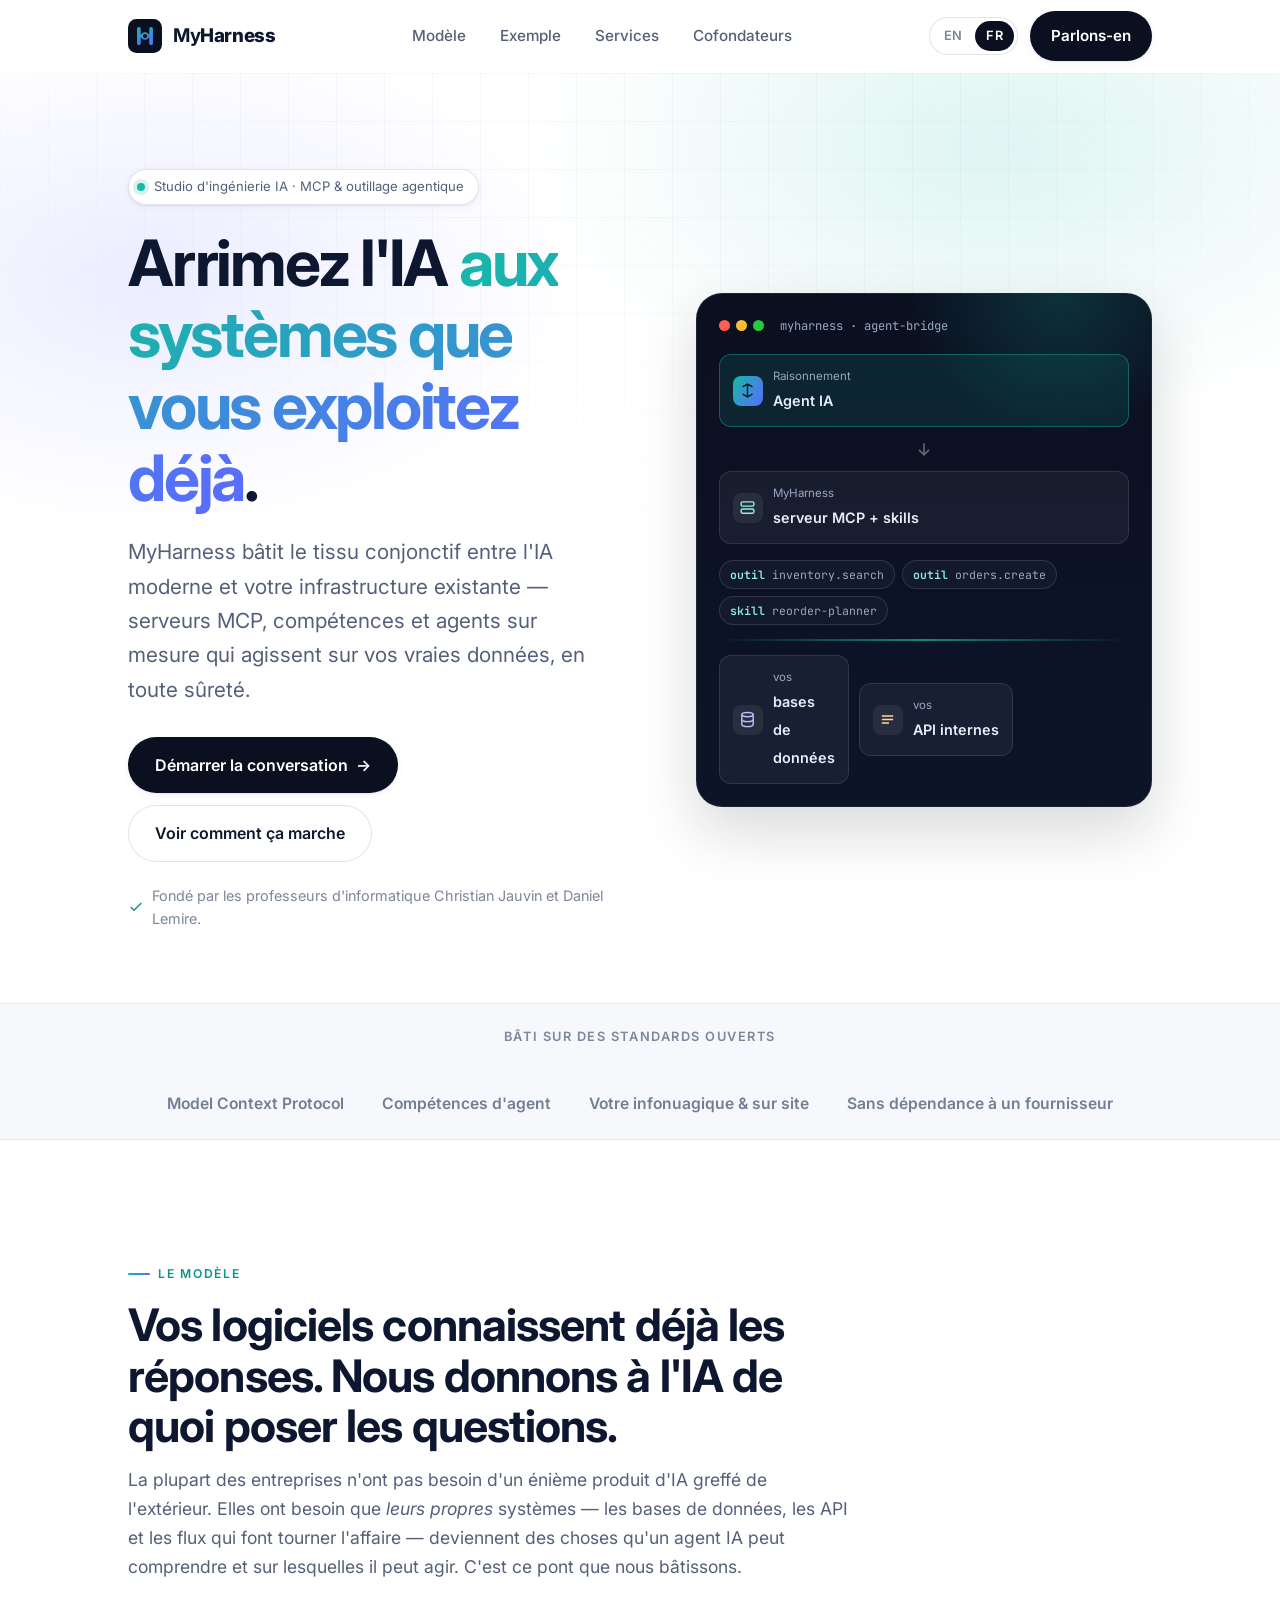
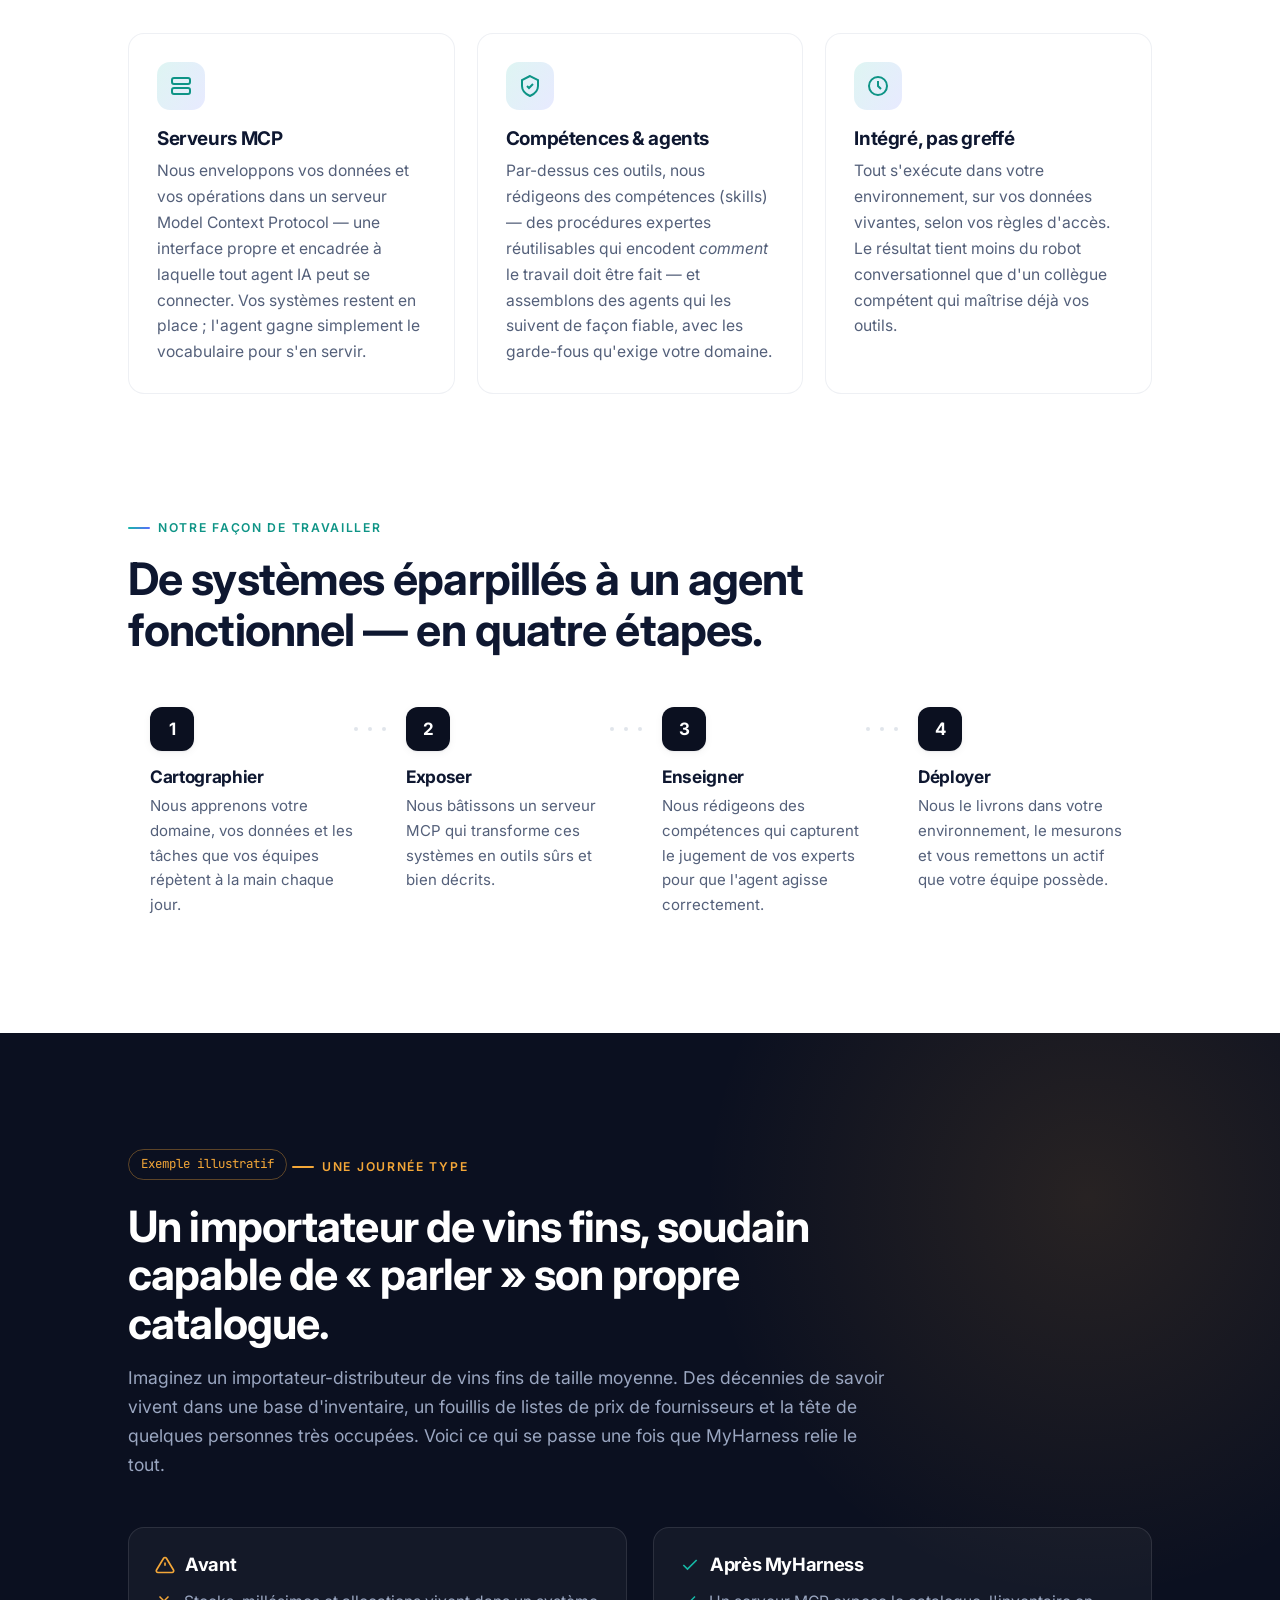
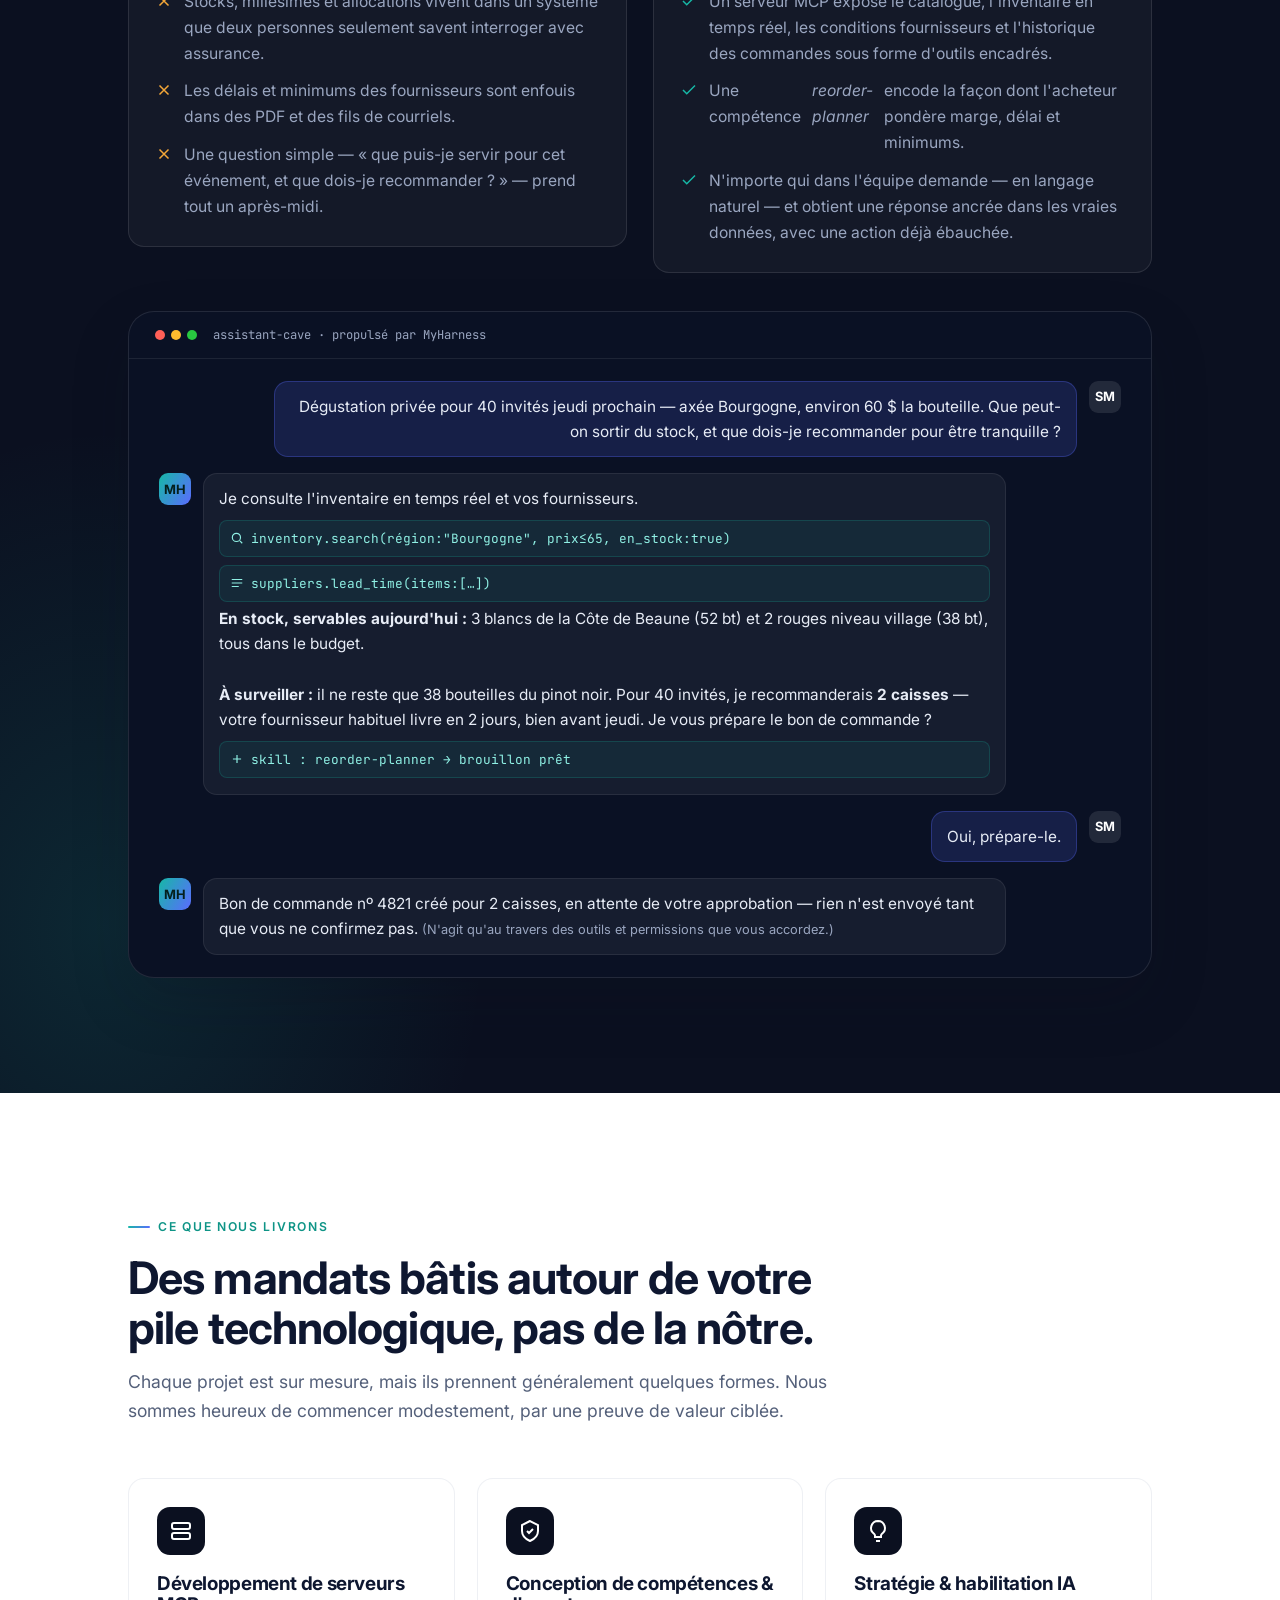
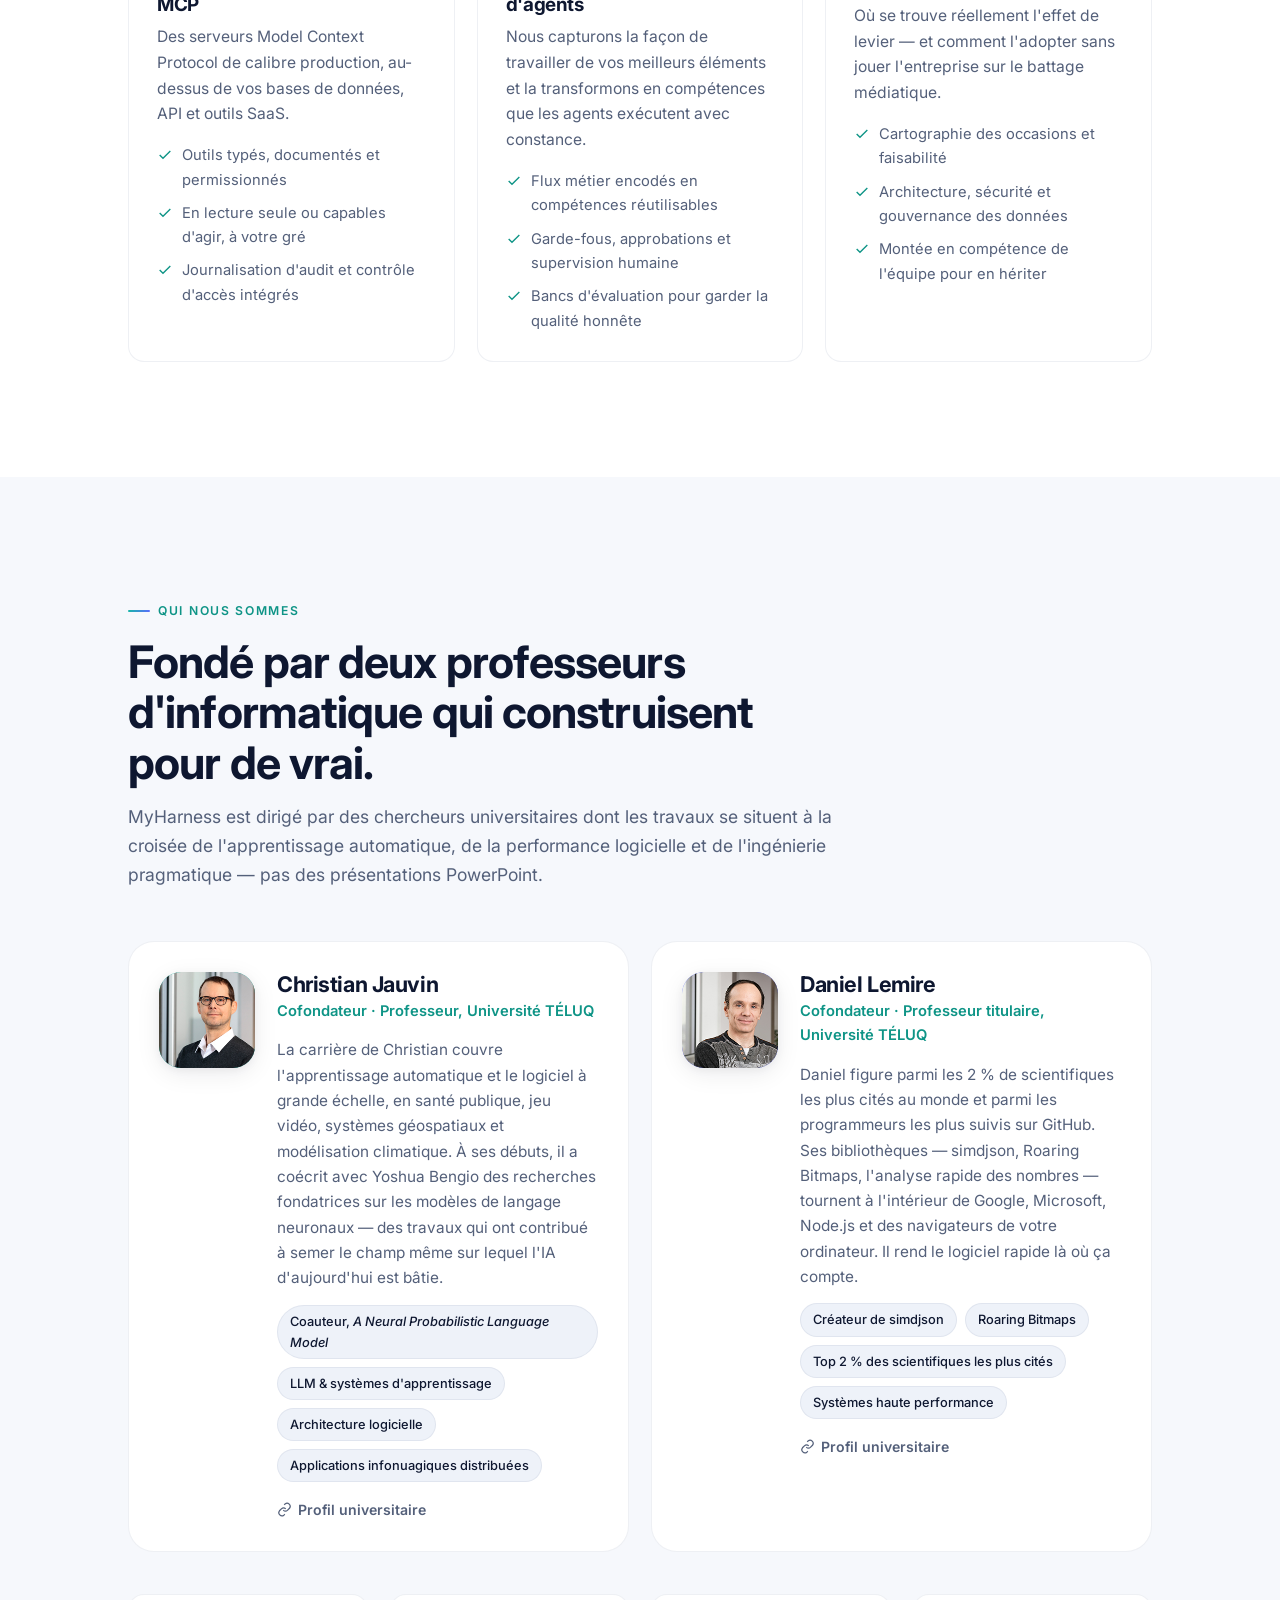
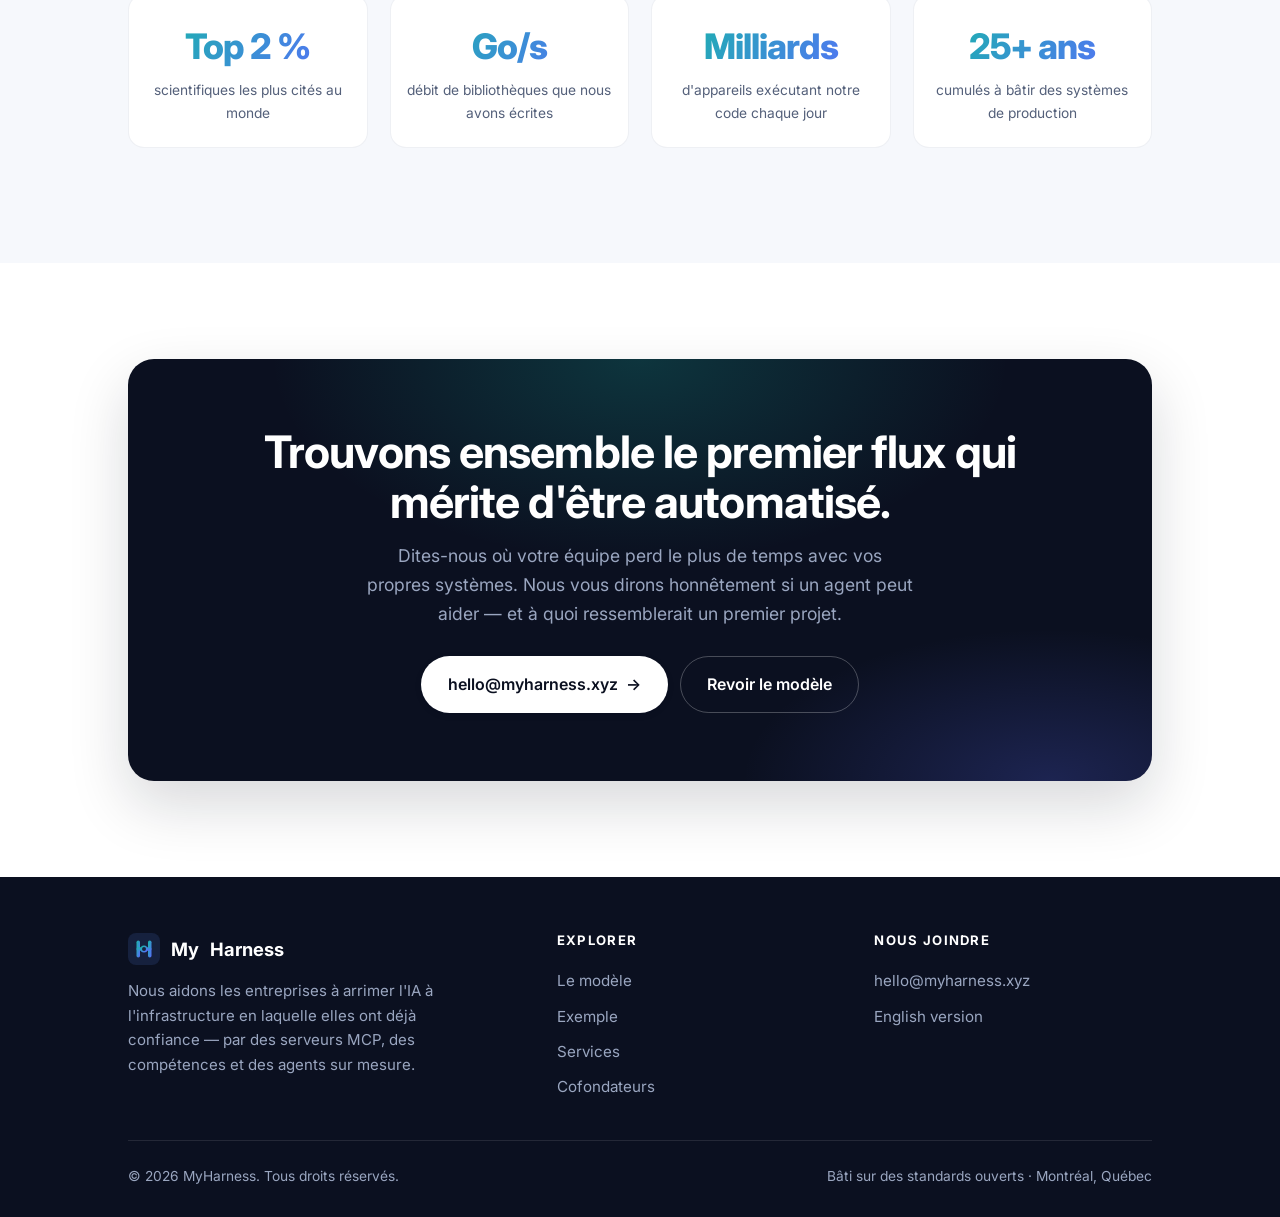
==== commit b5f7e9a9: "Add cofounder photos to the founders section Display official faculty headshots for Christian Jauvin" ====
--- a/fr.html
+++ b/fr.html
@@ -325,7 +325,10 @@
         <div class="grid grid-2">
           <!-- Christian Jauvin -->
           <article class="founder reveal">
-            <div class="avatar cj" aria-hidden="true">CJ</div>
+            <div class="avatar cj">
+              <img src="assets/img/christian-jauvin.jpg" alt="Christian Jauvin" loading="lazy" onerror="this.remove()" />
+              <span aria-hidden="true">CJ</span>
+            </div>
             <div>
               <h3>Christian Jauvin</h3>
               <div class="role">Cofondateur · Professeur, Université TÉLUQ</div>
@@ -347,7 +350,10 @@
 
           <!-- Daniel Lemire -->
           <article class="founder reveal">
-            <div class="avatar dl" aria-hidden="true">DL</div>
+            <div class="avatar dl">
+              <img src="assets/img/daniel-lemire.jpg" alt="Daniel Lemire" loading="lazy" onerror="this.remove()" />
+              <span aria-hidden="true">DL</span>
+            </div>
             <div>
               <h3>Daniel Lemire</h3>
               <div class="role">Cofondateur · Professeur titulaire, Université TÉLUQ</div>
--- a/assets/css/style.css
+++ b/assets/css/style.css
@@ -353,11 +353,15 @@
 }
 .founder:hover { box-shadow: var(--shadow); transform: translateY(-3px); }
 .avatar {
-  width: 84px; height: 84px; border-radius: 22px; flex: none; display: grid; place-items: center;
+  position: relative; overflow: hidden;
+  width: 96px; height: 96px; border-radius: 22px; flex: none; display: grid; place-items: center;
   font-size: 1.7rem; font-weight: 800; color: #fff; letter-spacing: -.02em; box-shadow: var(--shadow);
 }
 .avatar.cj { background: linear-gradient(135deg, #16b8a6, #0e9486); }
 .avatar.dl { background: linear-gradient(135deg, #5b6bff, #3b48d6); }
+/* Photo covers the initials when present; if the file is missing it removes
+   itself (see onerror in markup) and the gradient + initials show through. */
+.avatar img { position: absolute; inset: 0; width: 100%; height: 100%; object-fit: cover; }
 .founder h3 { font-size: 1.35rem; }
 .founder .role { color: var(--teal-deep); font-weight: 600; font-size: .92rem; margin: 3px 0 14px; }
 .founder p { color: var(--muted); font-size: .96rem; margin-bottom: 14px; }
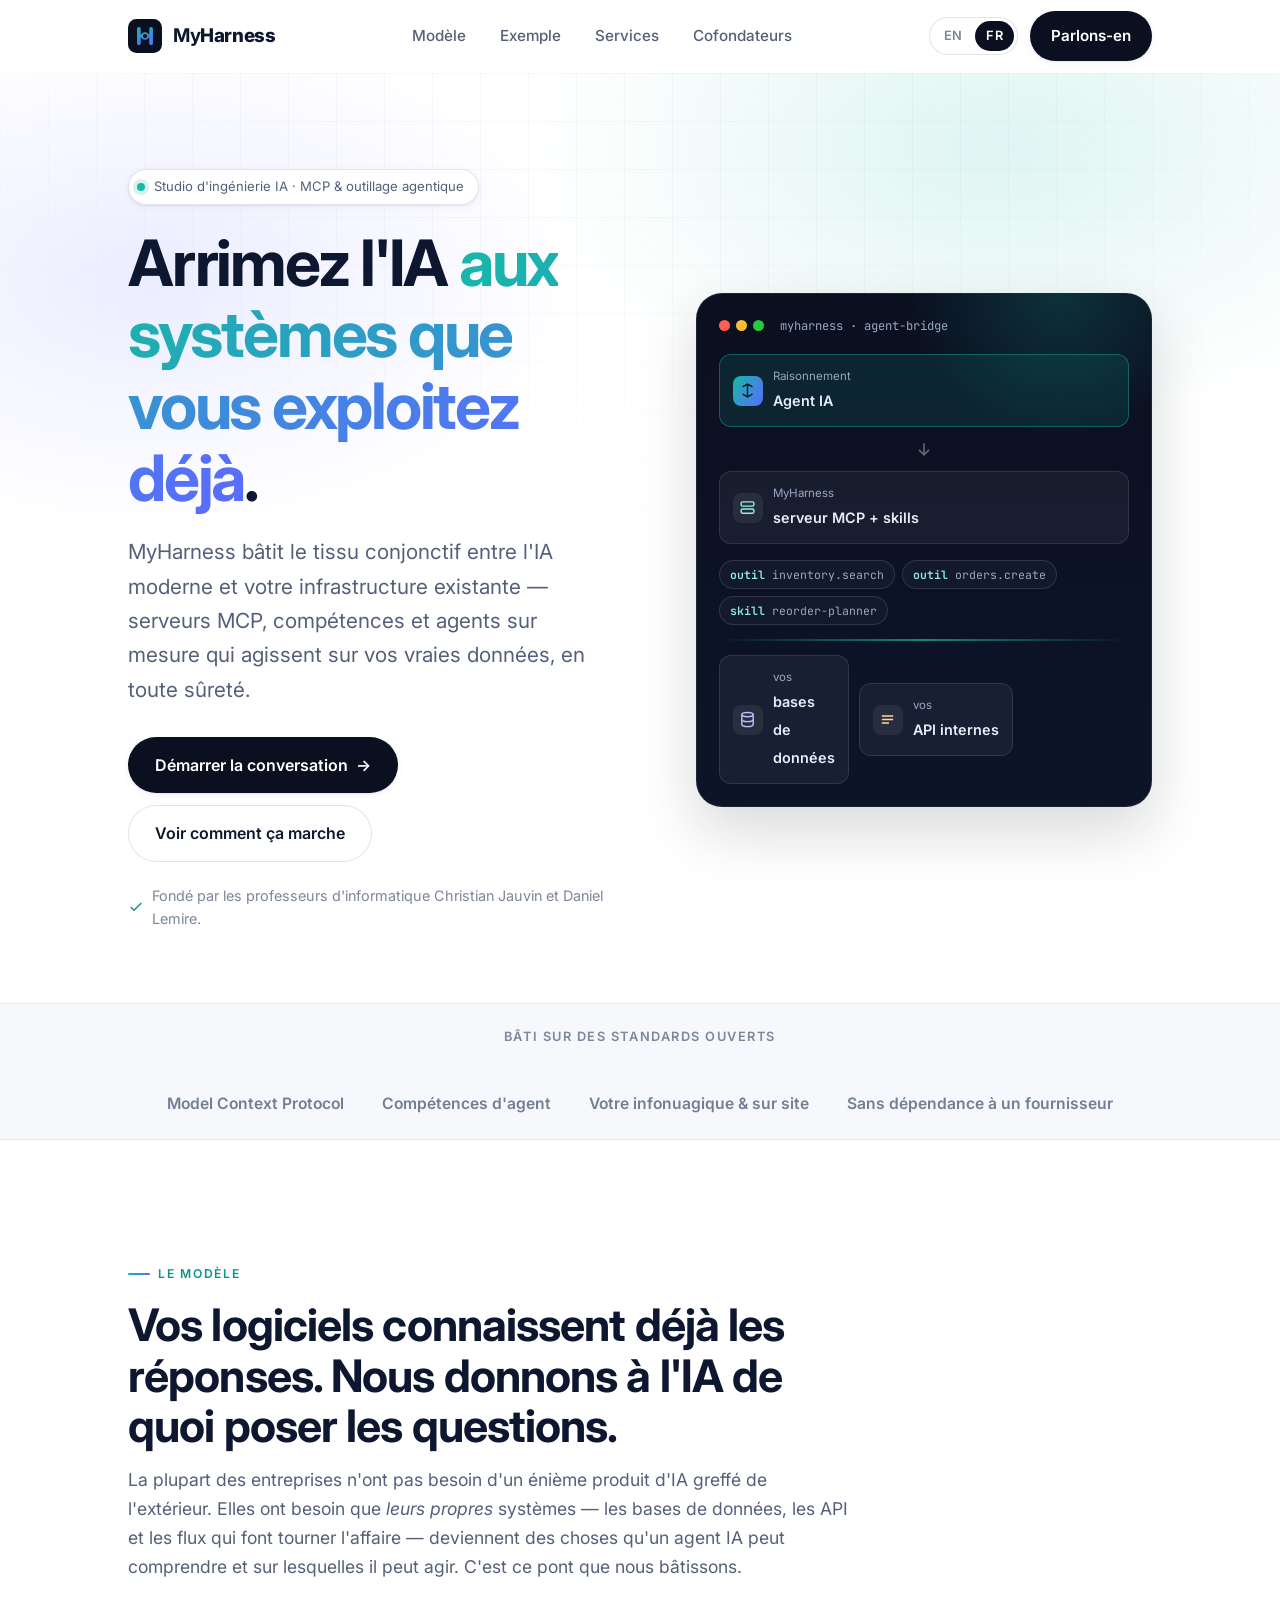
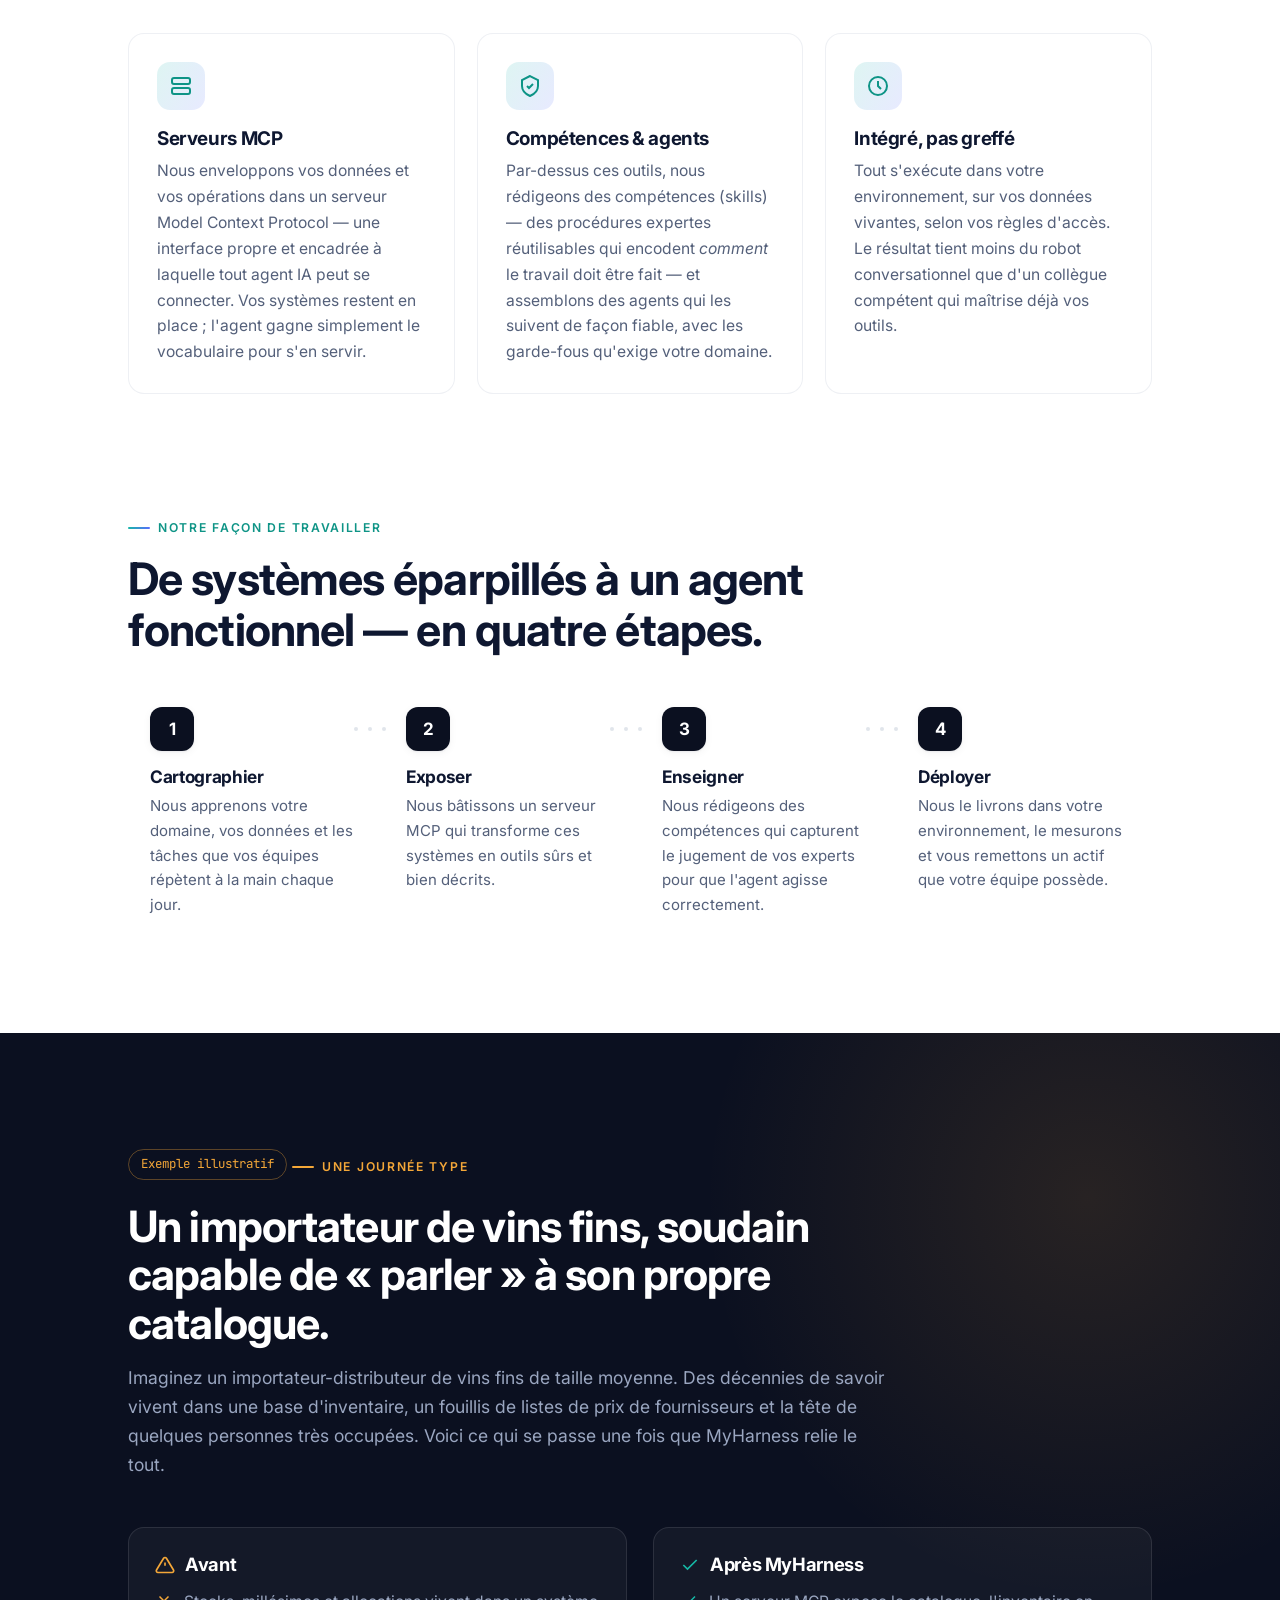
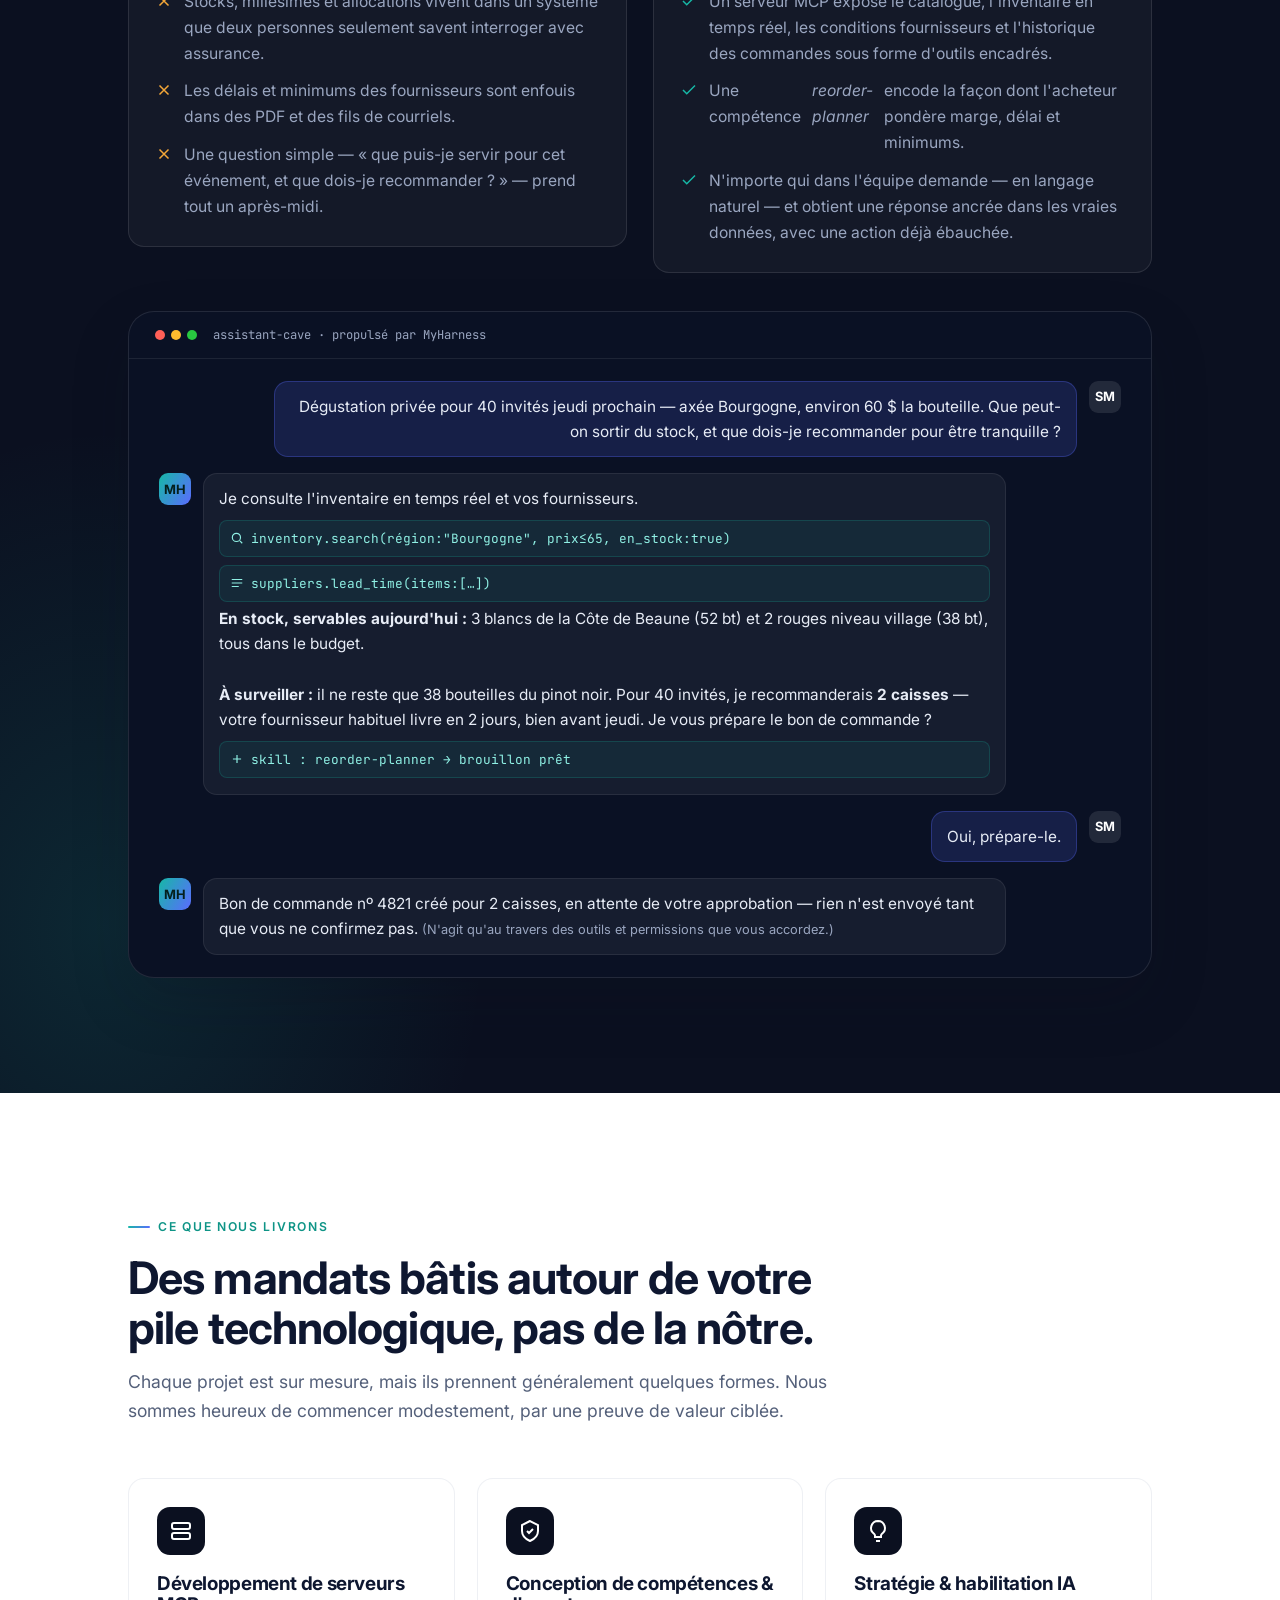
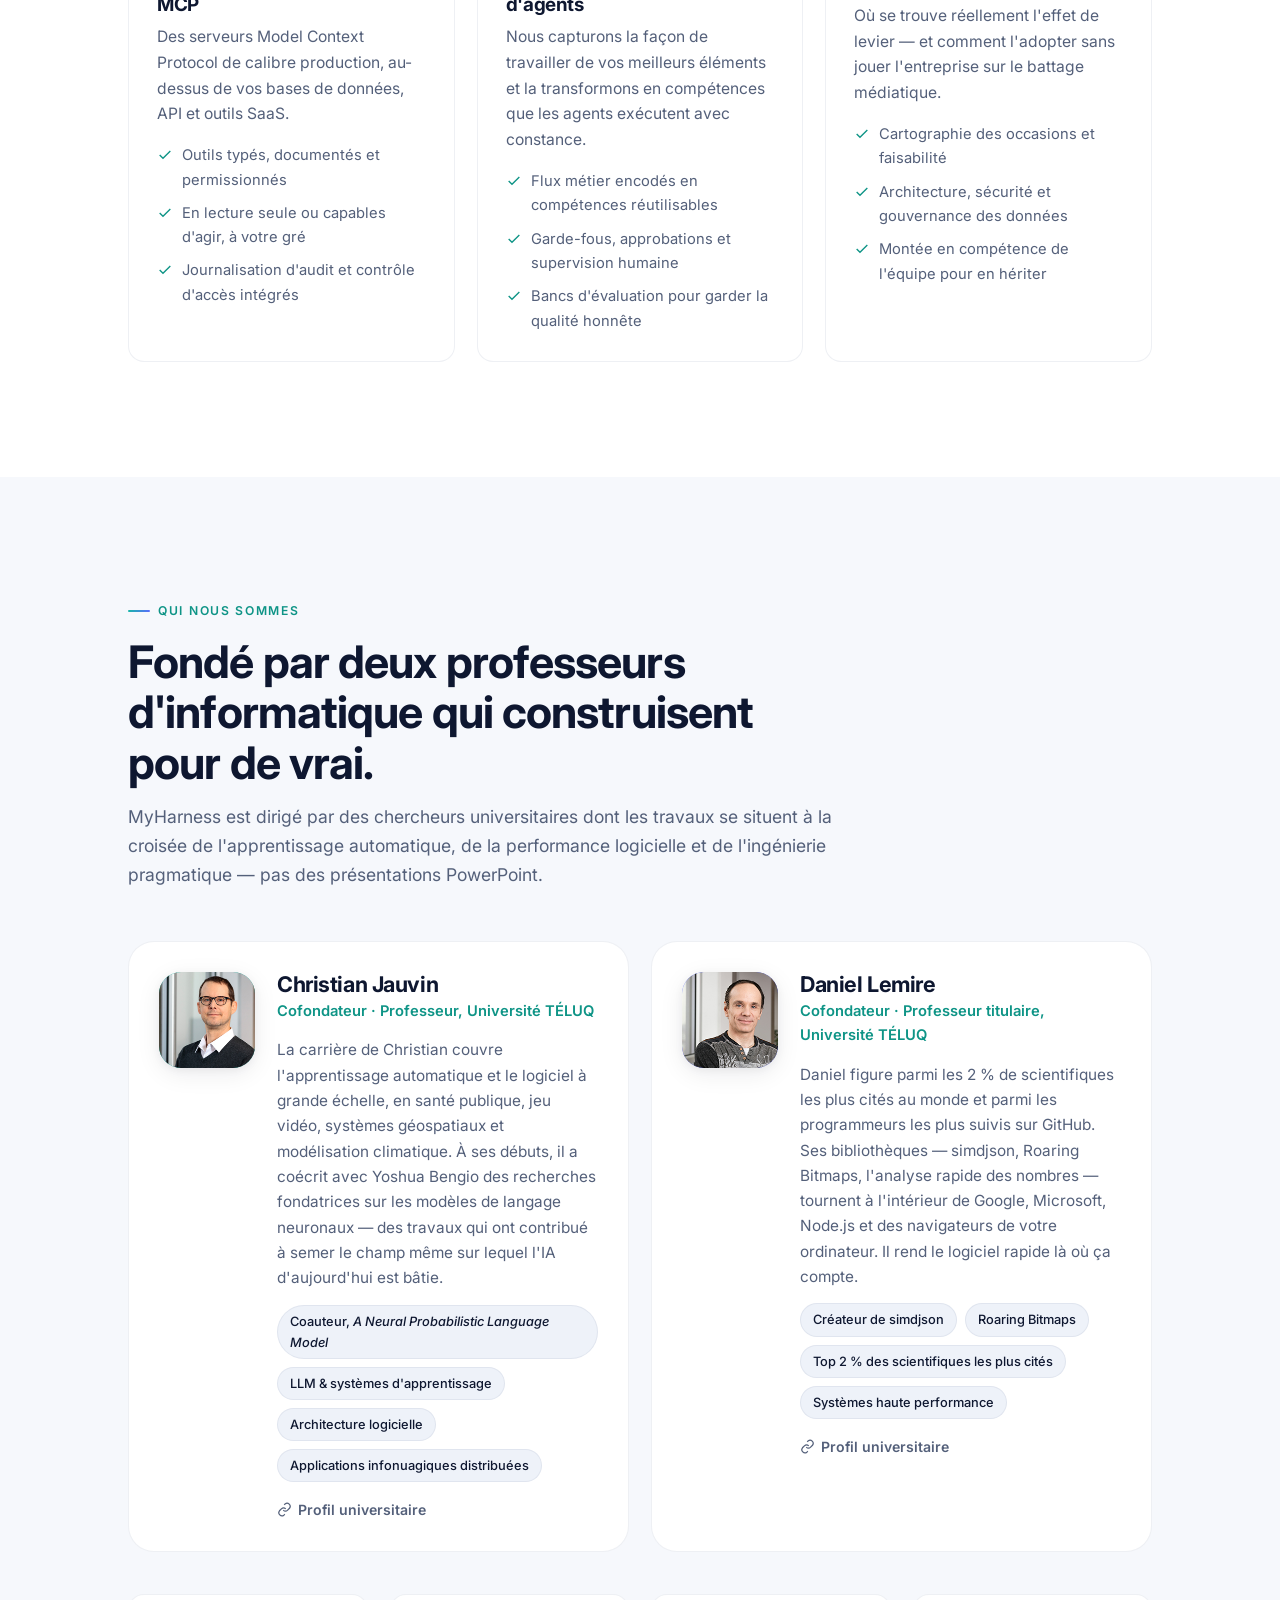
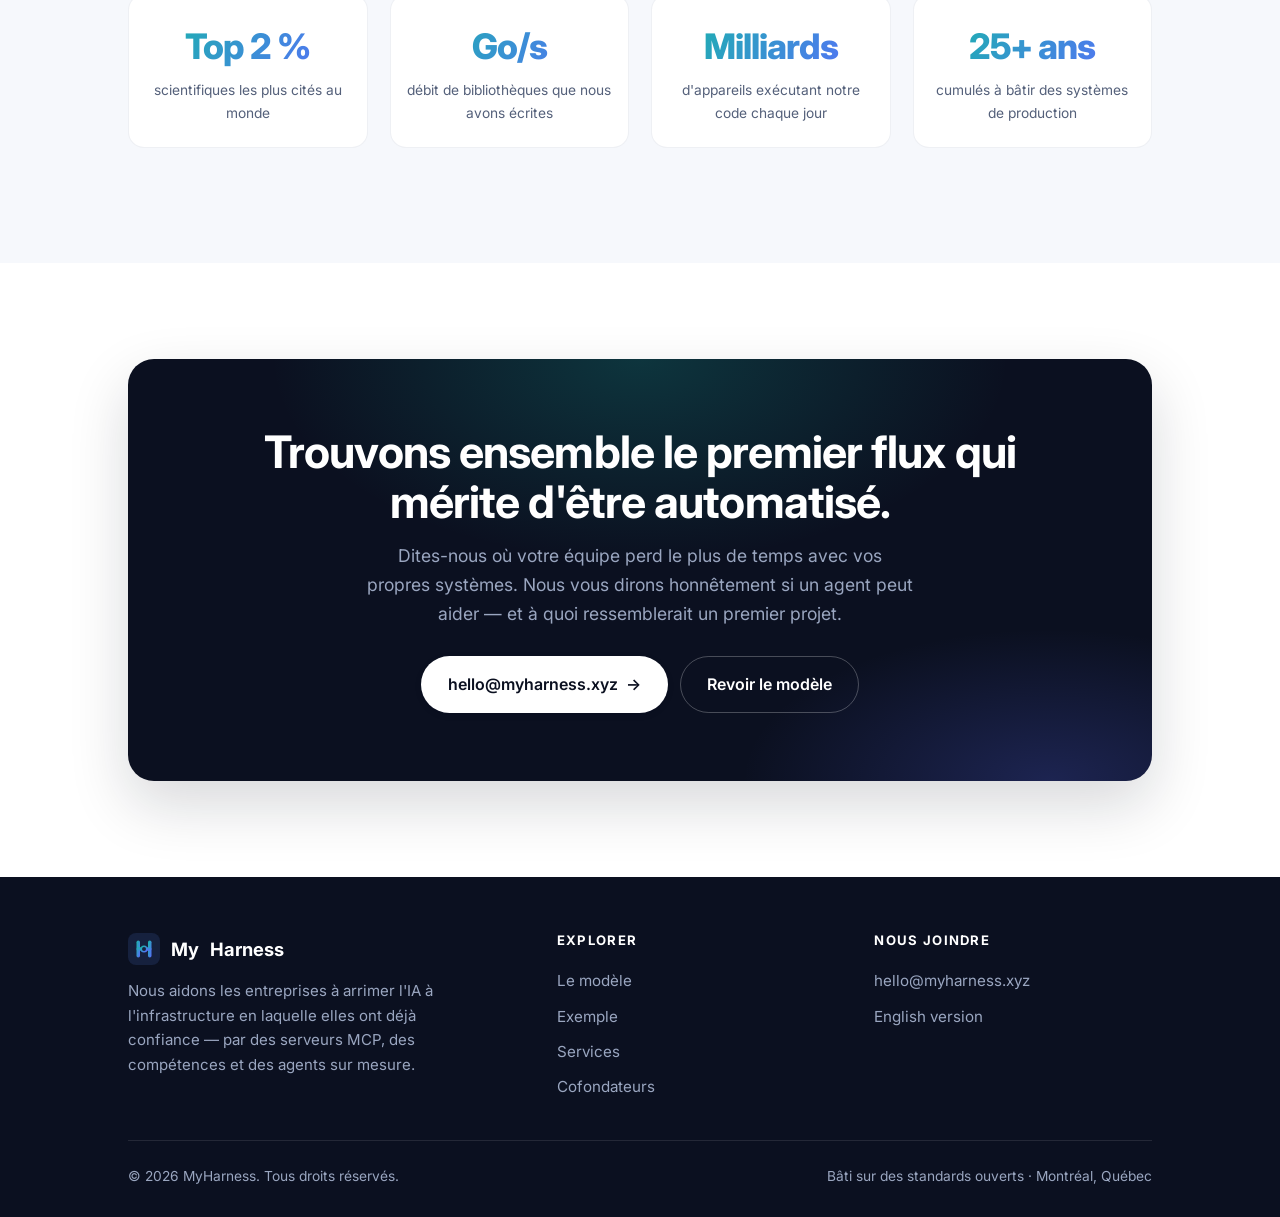
==== commit c6137970: "FR: « parler à son catalogue » pour éviter le calque de l'anglais Co-Authored-By: Claude Opus 4.8 <n" ====
--- a/fr.html
+++ b/fr.html
@@ -205,7 +205,7 @@
         <div class="case-head reveal">
           <span class="case-tag">Exemple illustratif</span>
           <span class="eyebrow">Une journée type</span>
-          <h2>Un importateur de vins fins, soudain capable de « parler » son propre catalogue.</h2>
+          <h2>Un importateur de vins fins, soudain capable de « parler » à son propre catalogue.</h2>
           <p>Imaginez un importateur-distributeur de vins fins de taille moyenne. Des décennies de savoir vivent dans une base d'inventaire, un fouillis de listes de prix de fournisseurs et la tête de quelques personnes très occupées. Voici ce qui se passe une fois que MyHarness relie le tout.</p>
         </div>
 
